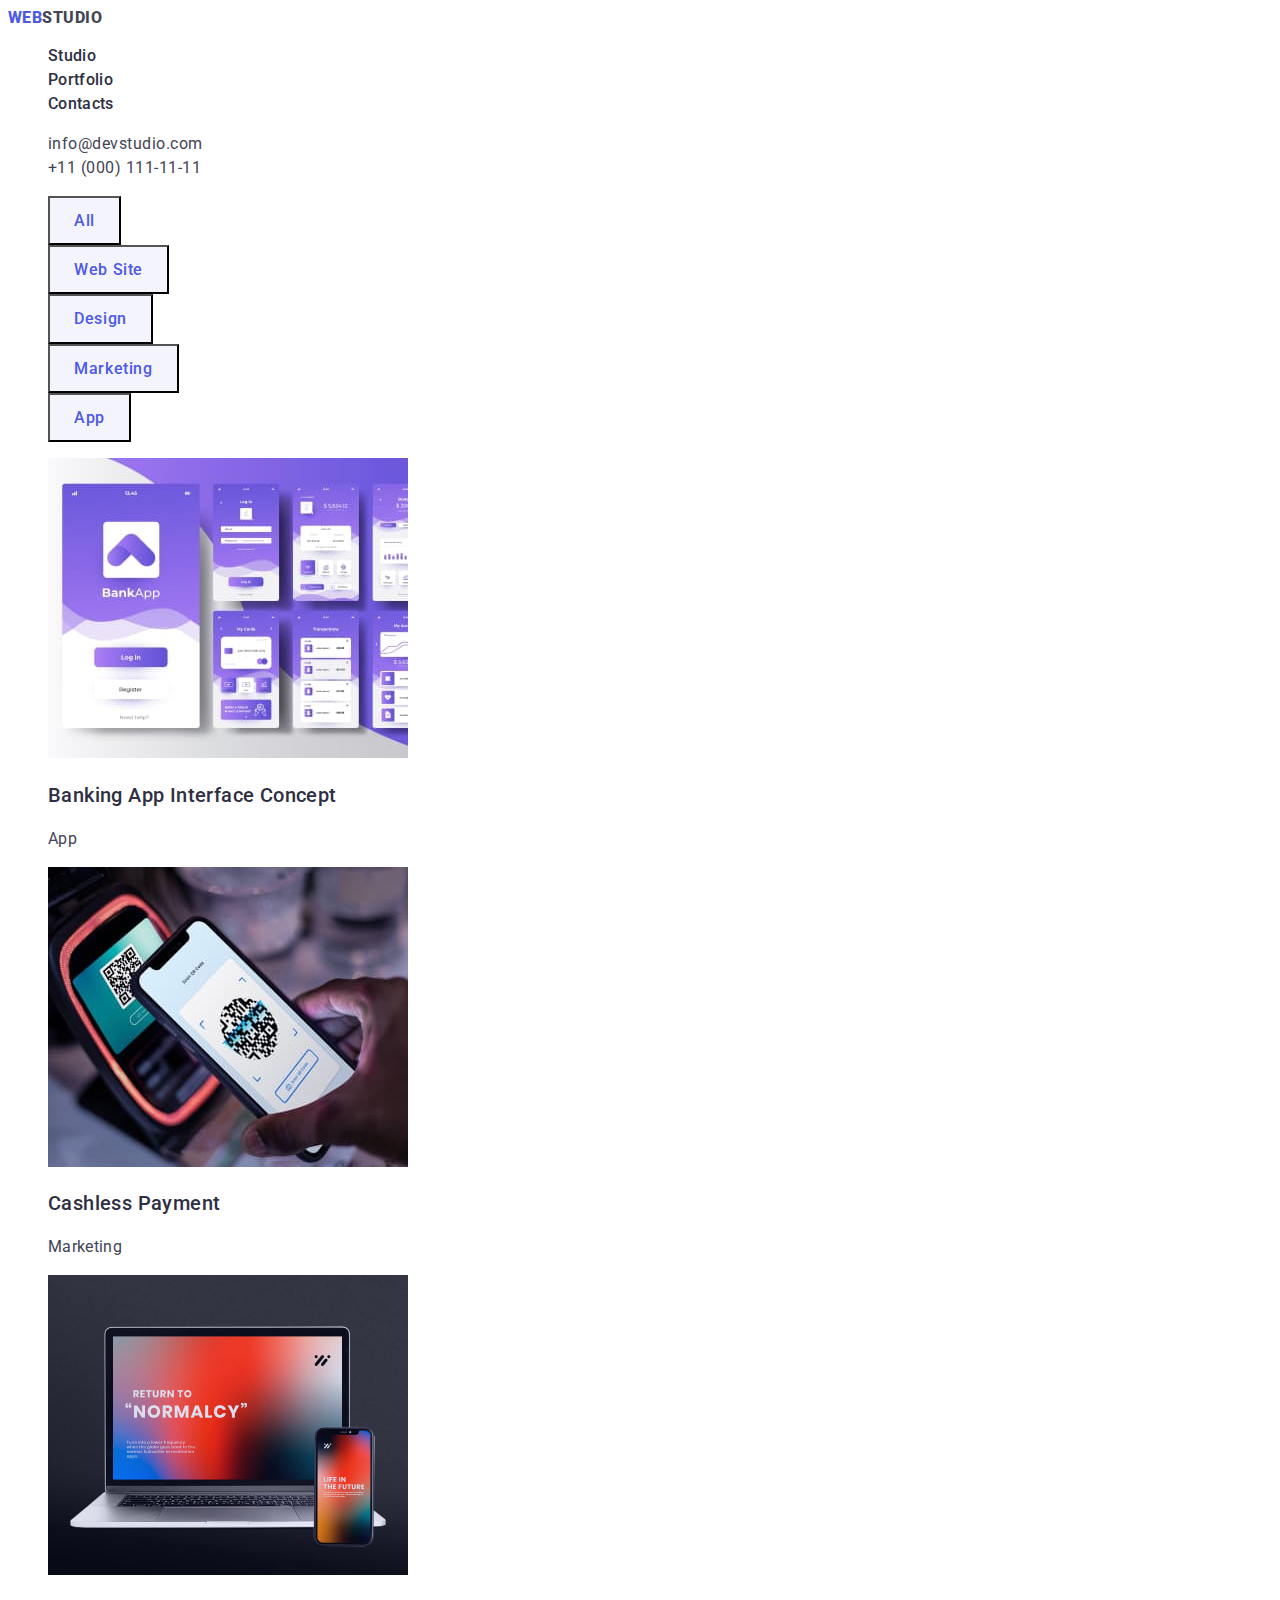
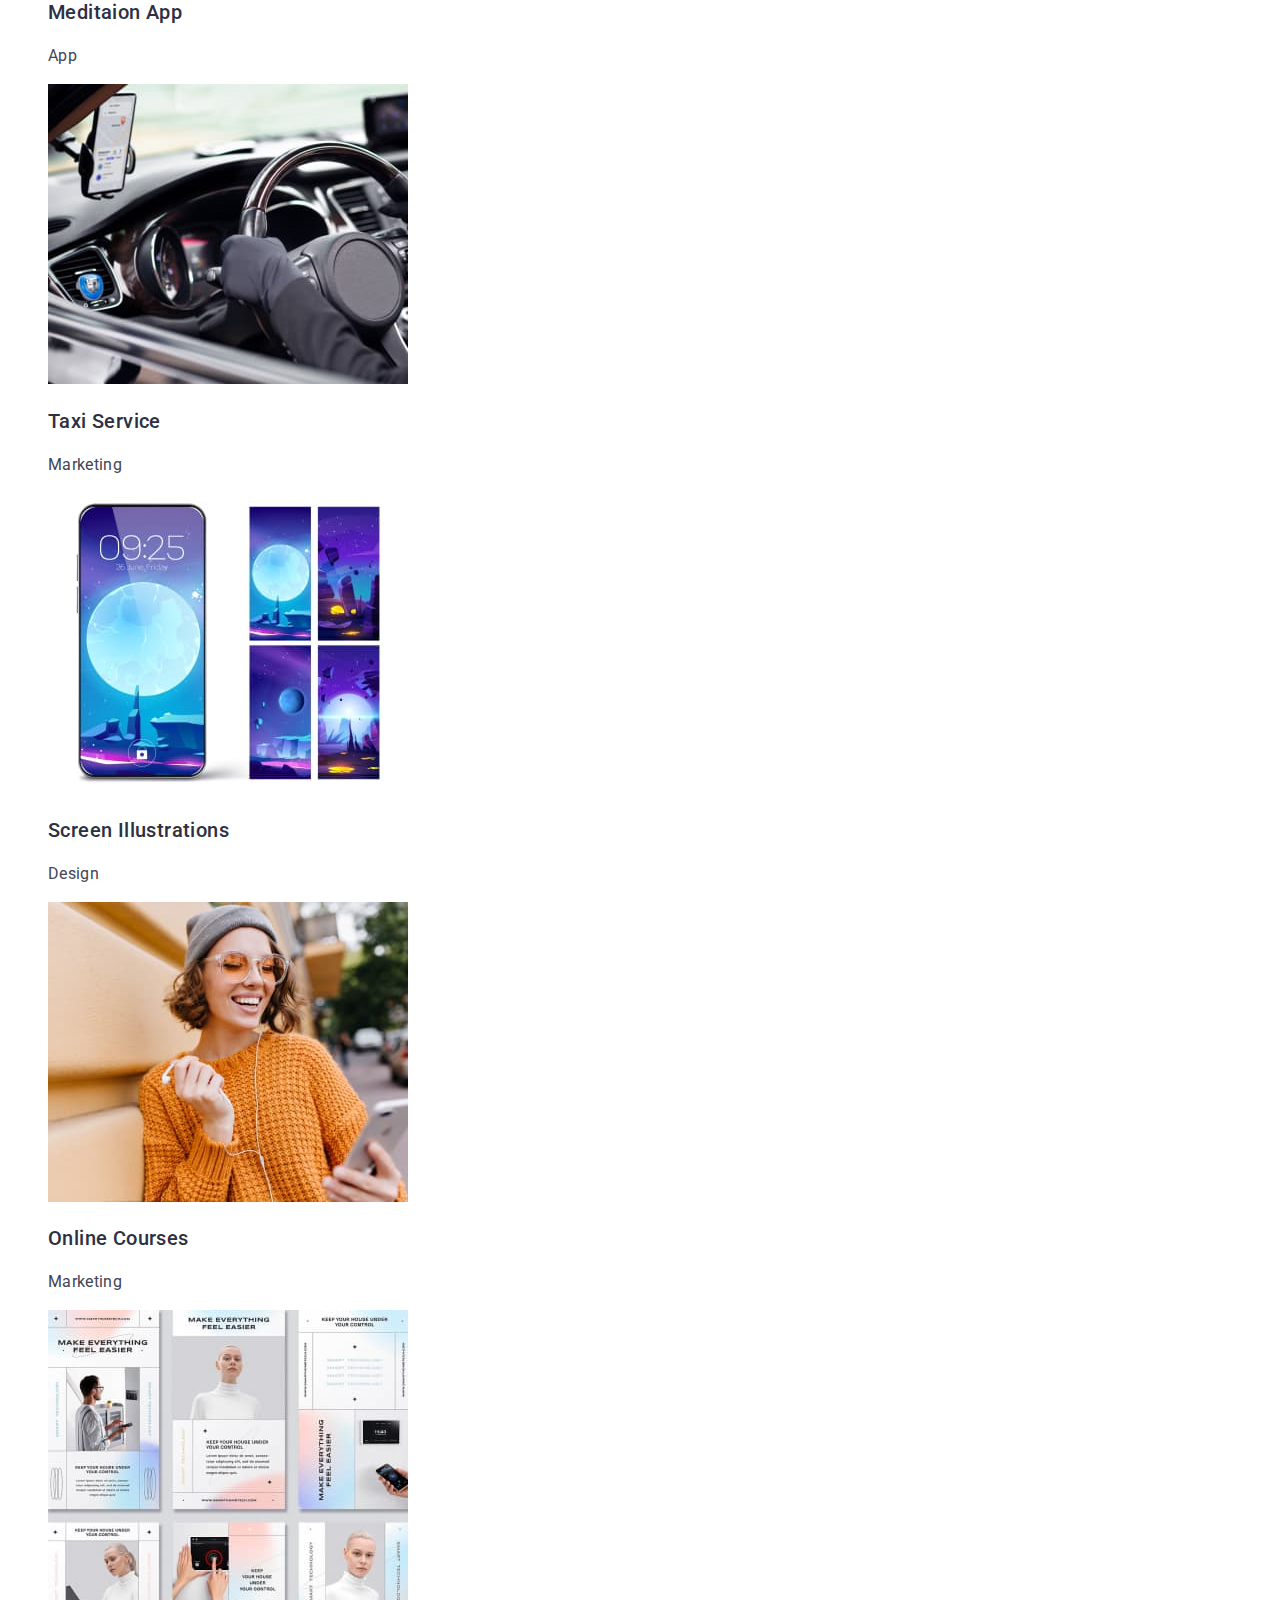
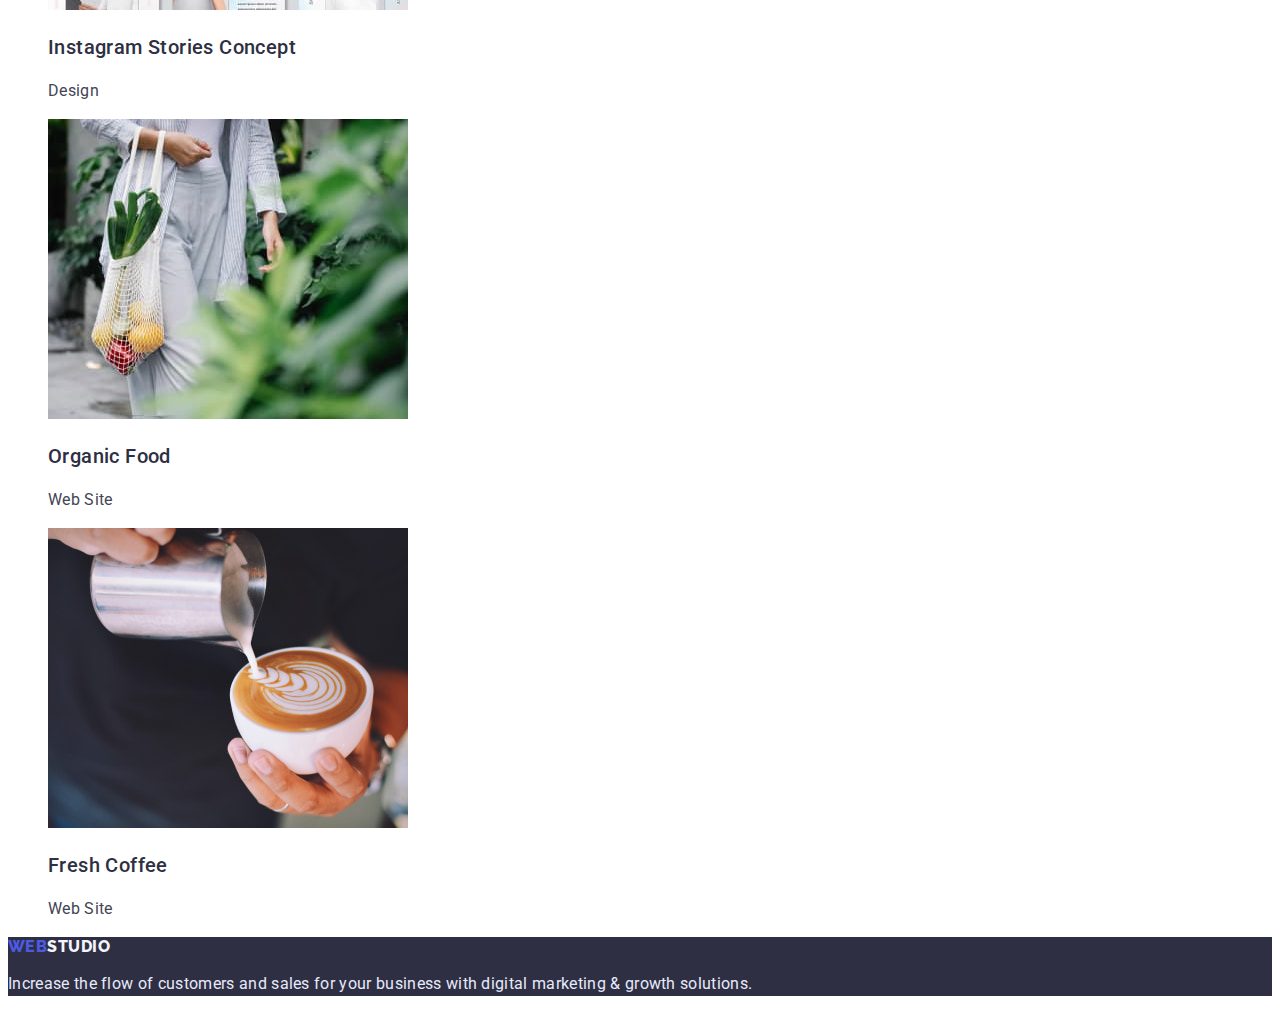
==== portfolio.html @ fcbb5cc2 "add normalize.css" ====
<!DOCTYPE html>
<html lang="en">
  <head>
    <meta charset="UTF-8" />
    <meta http-equiv="X-UA-Compatible" content="IE=edge" />
    <meta name="viewport" content="width=device-width, initial-scale=1.0" />
    <title>Document</title>
    <link rel="preconnect" href="https://fonts.googleapis.com">
    <link rel="preconnect" href="https://fonts.gstatic.com" crossorigin>
    <link href="https://fonts.googleapis.com/css2?family=Raleway:wght@800&family=Roboto:wght@400;500;700;900&display=swap" rel="stylesheet">
    <link rel="stylesheet" href="https://cdnjs.cloudflare.com/ajax/libs/modern-normalize/1.1.0/modern-normalize.min.css" integrity="sha512-wpPYUAdjBVSE4KJnH1VR1HeZfpl1ub8YT/NKx4PuQ5NmX2tKuGu6U/JRp5y+Y8XG2tV+wKQpNHVUX03MfMFn9Q==" crossorigin="anonymous" referrerpolicy="no-referrer" />
    <link rel="stylesheet" href="./css/styles.css" />
  </head>
  <body>
    <header>
      <nav>
        <a href="./index.html" class="link logo"
          ><span class="web">WEB</span
          >STUDIO</a>
        <ul class="list site-nav">
          <li>
            <a href="./index.html" class="link">Studio</a>
          </li>
          <li>
            <a href="./portfolio.html" class="link">Portfolio</a>
          </li>
          <li>
            <a href="" class="link">Contacts</a>
          </li>
        </ul>
      </nav>
      <address class="address">
        <ul class="list contact-info">
          <li>
            <a href="mailto:info@devstudio.com" class="link"
              >info@devstudio.com</a
            >
          </li>
          <li>
            <a class="link" href="tel:+110001111111" >+11 (000) 111-11-11</a>
          </li>
        </ul>
      </address>
    </header>
    <main>
      <!-- Секція 1 -->
      <section class="section">
      <h1 class="title-portfolio">Portfolio</h1>
      <ul class="list">
        <li><button class="button secondary" type="button">All</button></li>
        <li>
          <button class="button secondary" type="button">Web Site</button>
        </li>
        <li><button class="button secondary" type="button">Design</button></li>
        <li>
          <button class="button secondary" type="button">Marketing</button>
        </li>
        <li><button class="button secondary" type="button">App</button></li>
      </ul>
      <ul class="list">
        <li>
          <a href="#" class="link">
          <img src="./images/banking-app.jpg" alt="Banking App Interface Concept" width="360"/>
          <h3 class="section-title">Banking App Interface Concept</h3>
          <p class="section-text">App</p>
          </a>
        </li>
        <li>
          <a href="#" class="link">
          <img
            src="./images/cashless-payment.jpg"
            alt="Cashless Payment"
            width="360"
          />
          <h3 class="section-title">Cashless Payment</h3>
          <p class="section-text">Marketing</p>
          </a>
        </li>
        <li>
          <a href="#" class="link">
          <img
            src="./images/meditaion-app.jpg"
            alt="Meditaion App"
            width="360"
          />
          <h3 class="section-title">Meditaion App</h3>
          <p class="section-text">App</p>
          </a>
        </li>
        <li>
          <a href="#" class="link">
          <img src="./images/taxi-service.jpg" alt="Taxi Service" width="360" />
          <h3 class="section-title">Taxi Service</h3>
          <p class="section-text">Marketing</p>
          </a>
        </li>
        <li>
          <a href="#" class="link">
          <img src="./images/screen-illustrations.jpg"
            alt="Screen Illustrations"
            width="360"/>
          <h3 class="section-title">Screen Illustrations</h3>
          <p class="section-text">Design</p>
          </a>
        </li>
        <li>
          <a href="#" class="link">
          <img
            src="./images/online-courses.jpg"
            alt="Online Courses"
            width="360"/>
          <h3 class="section-title">Online Courses</h3>
          <p class="section-text">Marketing</p>
          </a>
        </li>
        <li>
          <a href="#" class="link">
          <img
            src="./images/instagram-stories-concept.jpg"
            alt="Instagram Stories Concept"
            width="360"
          />
          <h3 class="section-title">Instagram Stories Concept</h3>
          <p class="section-text">Design</p>
          </a>
        </li>
        
        <li>
          <a href="#" class="link">
          <img src="./images/organic-food.jpg" alt="Organic Food" width="360" />
          <h3 class="section-title">Organic Food</h3>
          <p class="section-text">Web Site</p>
          </a>
        </li>
        <li>
          <a href="#" class="link">
          <img src="./images/fresh-coffee.jpg" alt="Fresh Coffee" width="360" />
          <h3 class="section-title">Fresh Coffee</h3>
          <p class="section-text">Web Site</p>
          </a>
        </li>
        </ul>
      </section>
    </main>
    <footer class="footer">
      <a href="./index.html" class="link"><span class="logo footer web">WEB</span><span class="logo footer studio">STUDIO</span></a>
      <p>
        Increase the flow of customers and sales for your business with digital
        marketing & growth solutions.
      </p>
    </footer>
  </body>
</html>
---- css/styles.css ----
/* header text color #2E2F42 
adress #434455
web color #4D5AE5 */
/* bgc #E5E5E5 */
/* body bgc #FFFFFF  */
/* body color #2E2F42 */
/* 2nd color #434455 */
/* button text color #4D5AE5 bgc #E7E9FC  */
/* btn bgc hover #404BBF text #FFFFFF  */

:root {
  --primary-text-color: #434455;
  --title-color: #2e2f42;
  --footer-studio-color:#F4F4FD;
  --footer-text-color: #E7E9FC;
  --active: #404bbf;
  --body-backgroung-color: #FFFFFF;
  --hero-text-color:  #ffffff;
  --logo-primbutton-color: #4D5AE5;
  --bcg-secbutton-color: #F4F4FD;
}

body {
  font-family: 'Roboto', sans-serif;
  color: var(--primary-text-color);
  background-color: var(--body-backgroung-color);
  }
/* 1. header */

/* logo */
.list {
  list-style: none;
}


.logo{
font-family: 'Raleway', sans-serif;
font-weight: 800;
text-transform: uppercase;
}
.web {
  color: var(--logo-primbutton-color);
}

/* site nav */
.site-nav a {
color: var(--title-color);
font-weight: 500;
font-size: 16px;
line-height: 1.5;
letter-spacing: 0.02em;
}
.site-nav a:hover,
.site-nav a:focus {
  color: var(--active);
}

.address {
font-style: normal;
font-size: 16px;
line-height: 1.5;
letter-spacing: 0.02em;
color: var(--primary-text-color);
}

/* 2. main */


.link{
font-family: 'Roboto', sans-serif;
color:var(--title-color)
font-size: 18px;
line-height: 1.17;
letter-spacing: 0.03em;
text-decoration: none;
}
.link:active{
  color: var(--active)
}
.contact-info a {
  color: var(--primary-text-color);
}
.contact-info a:hover,
.contact-info a:focus {
  color: var(--active);
}
 
/* buttons */

.button {
font-family: 'Roboto', sans-serif;
font-size: 16px;
font-weight: 500;
line-height: 1.33;
letter-spacing: 0.04em;
cursor: pointer;
}

.button.primary {
  color: var(--background-color);
  background-color: var(--logo-primbutton-color);
}
.button.primary:hover,
.button.primary:focus {
  color: var(--background-color);
  background-color: var(--active);
}


.button.secondary {
color: var(--logo-primbutton-color);
padding: 12px 24px;
background: var(--bcg-secbutton-color);
}
.button.secondary:hover,
.button.secondary:focus {
  background-color: var(--active);
  color: var(--hero-text-color);
}
 
/* sections */
.section-title.advantages {
  display: none;
}
.section-title-big{
font-size: 36px;
letter-spacing: 0.02em;
line-height: 1.11;
text-align: center;
text-transform: capitalize;
}
.title-portfolio{
display: none;
}
.section-title {
color: var(--title-color);
font-weight: 500;
font-size: 20px;
line-height: 1.2;
letter-spacing: 0.02em;
}
.section-text {
  color: var(--primary-text-color);
  font-size: 16px;
  line-height: 1.5;
  letter-spacing: 0.02em;
}
.team {
  background-color: var(--bcg-secbutton-color);
  text-align:center
}
.team-bgc{
  background-color:var(--body-backgroung-color);
}

/* hero */
.hero-title {
color: var(--hero-text-color);
font-size: 56px;
text-align: center;
letter-spacing: 0.02em;
line-height: 1.07;
}
.hero {
  color: var(--footer-text-color);
  background-color: var(--title-color);
}
.footer {
  background-color:var(--title-color);
}
.footer p {
color: var(--footer-text-color);
font-size: 16px;
line-height: 1.5;
letter-spacing: 0.02em;
}
.footer.studio {
  color: var(--bcg-secbutton-color);
}
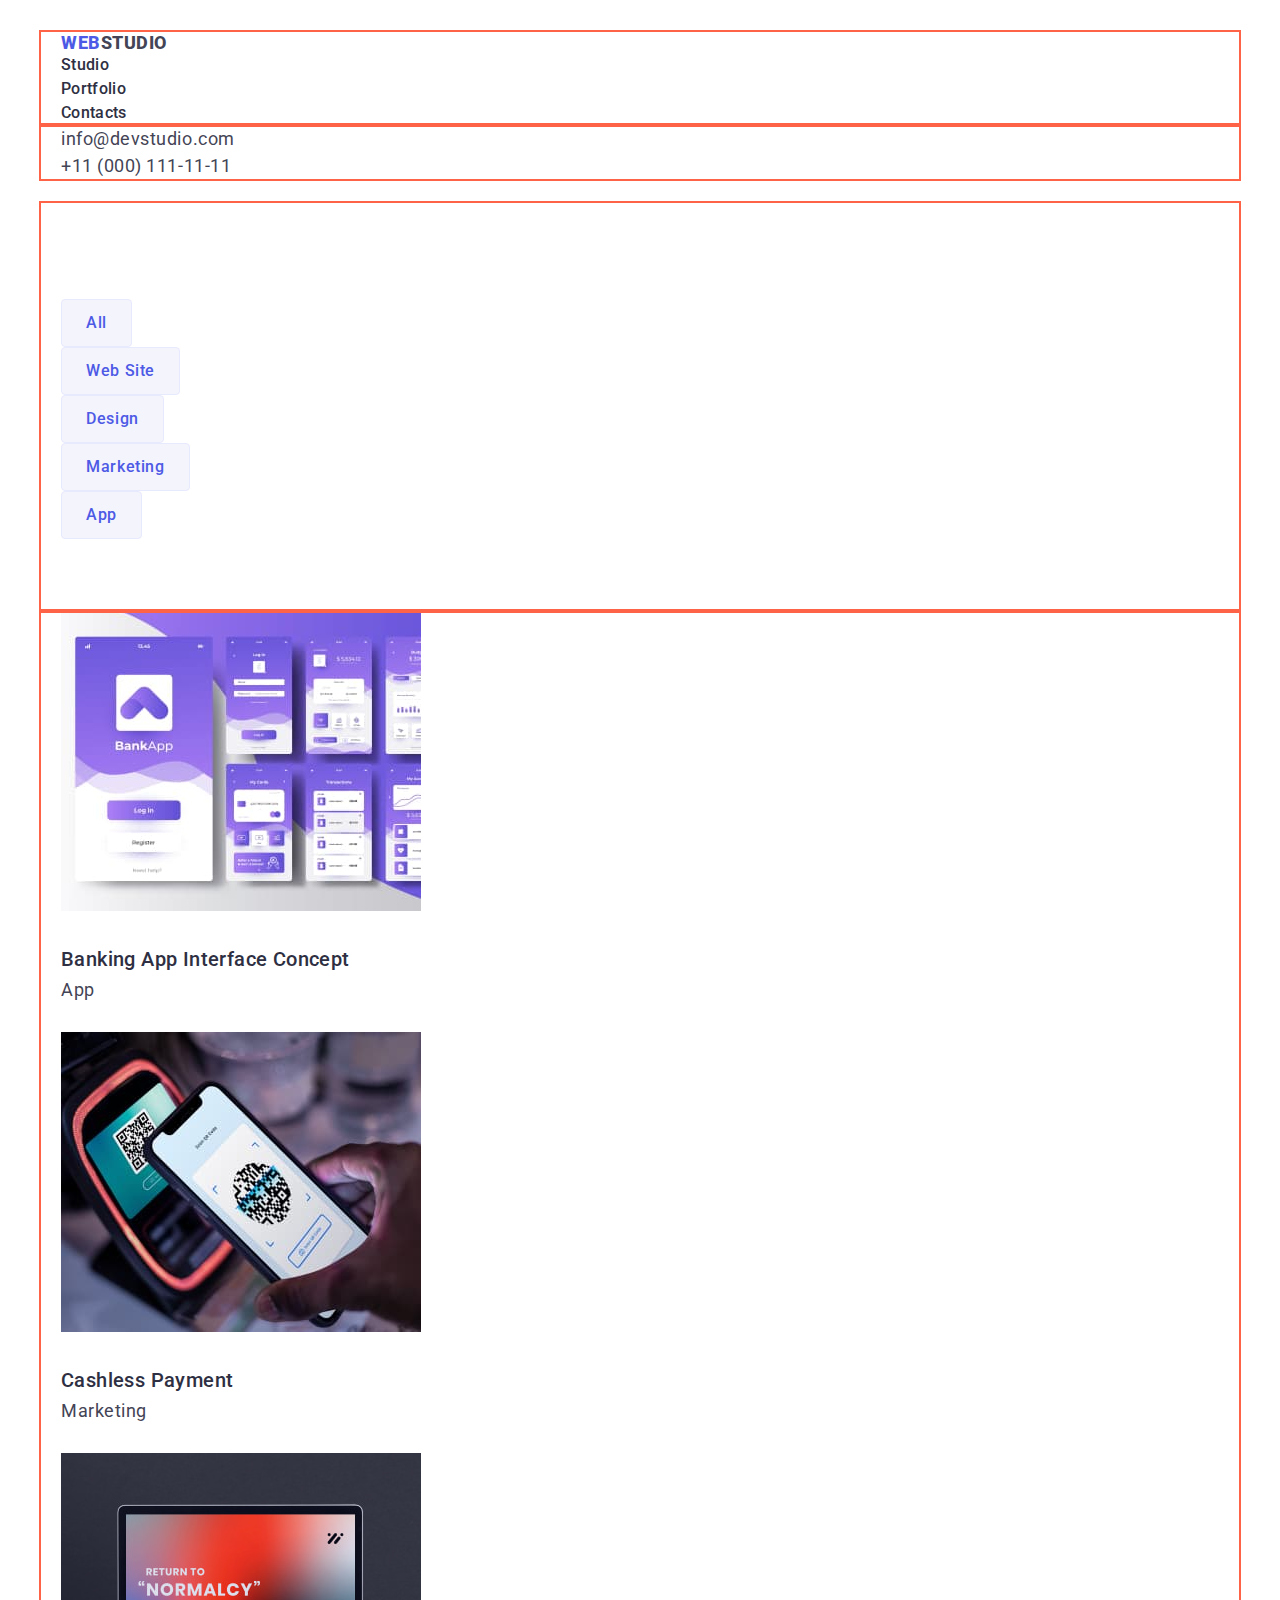
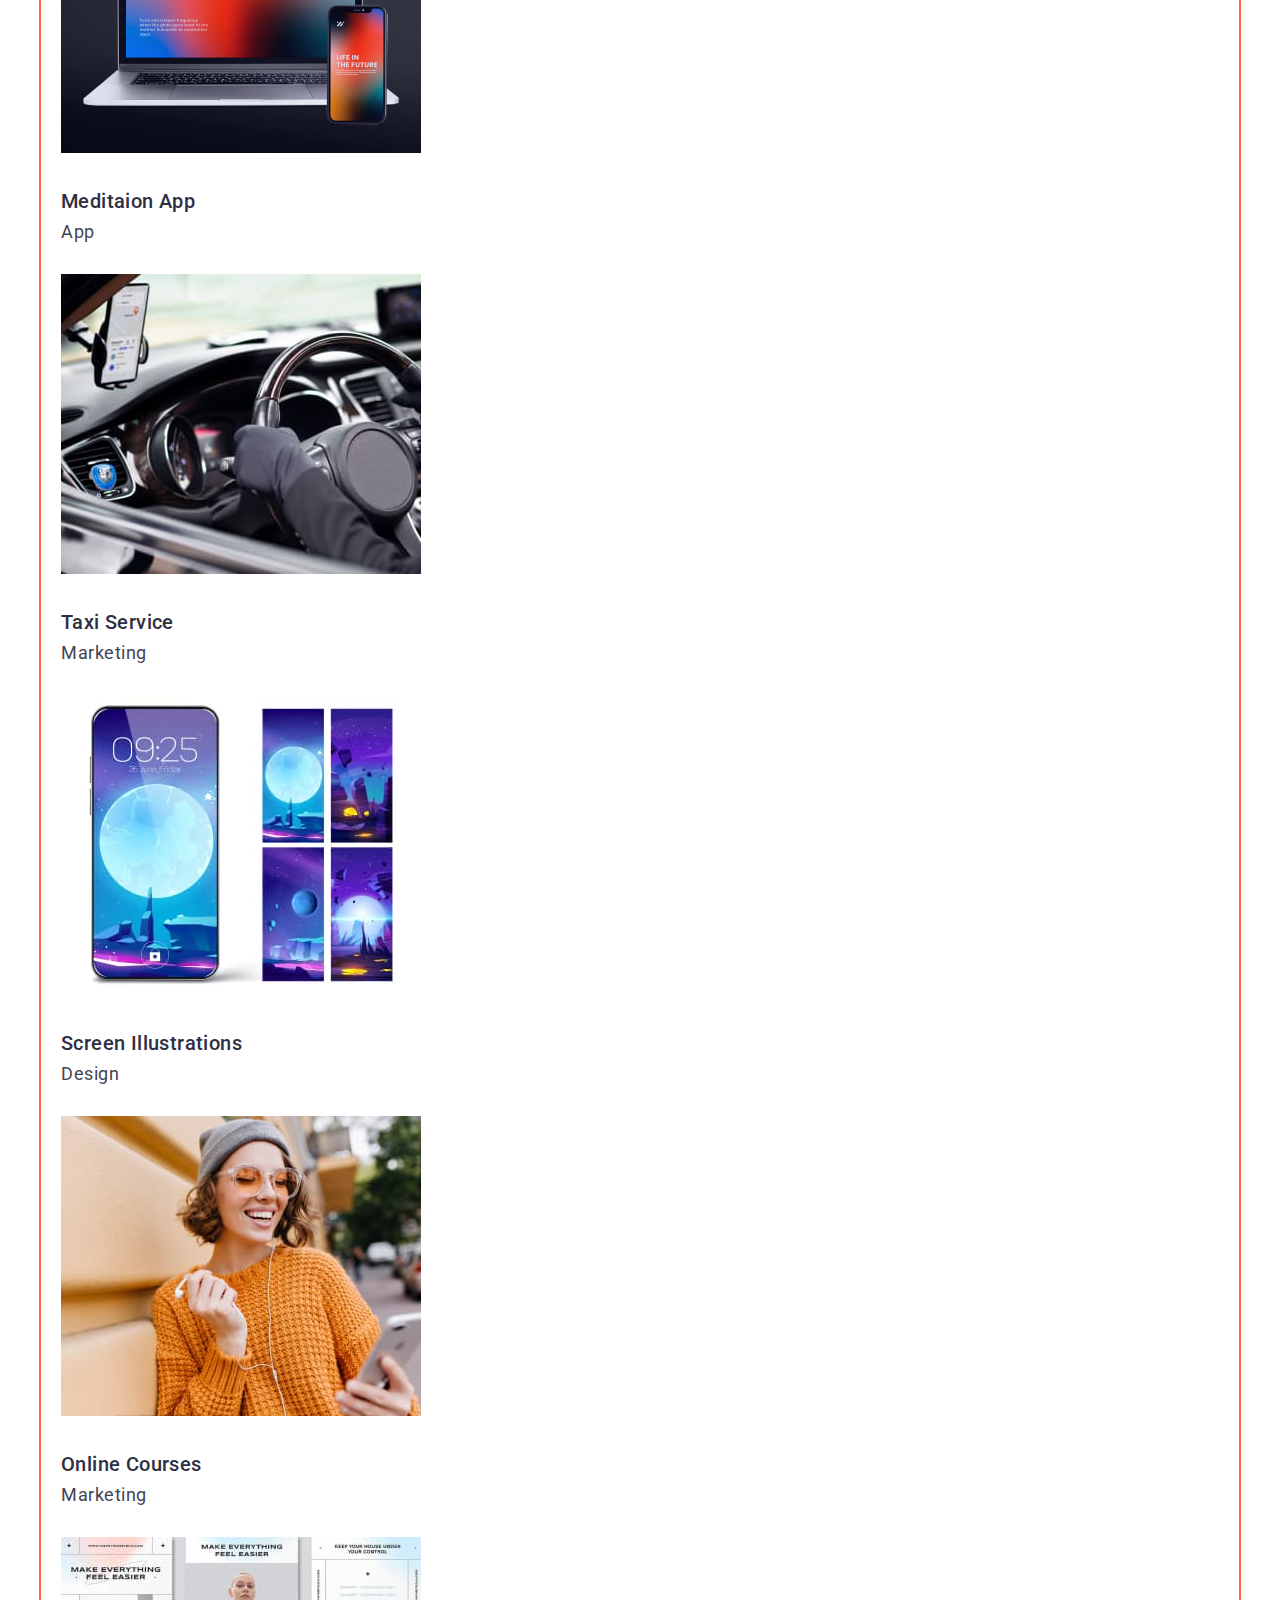
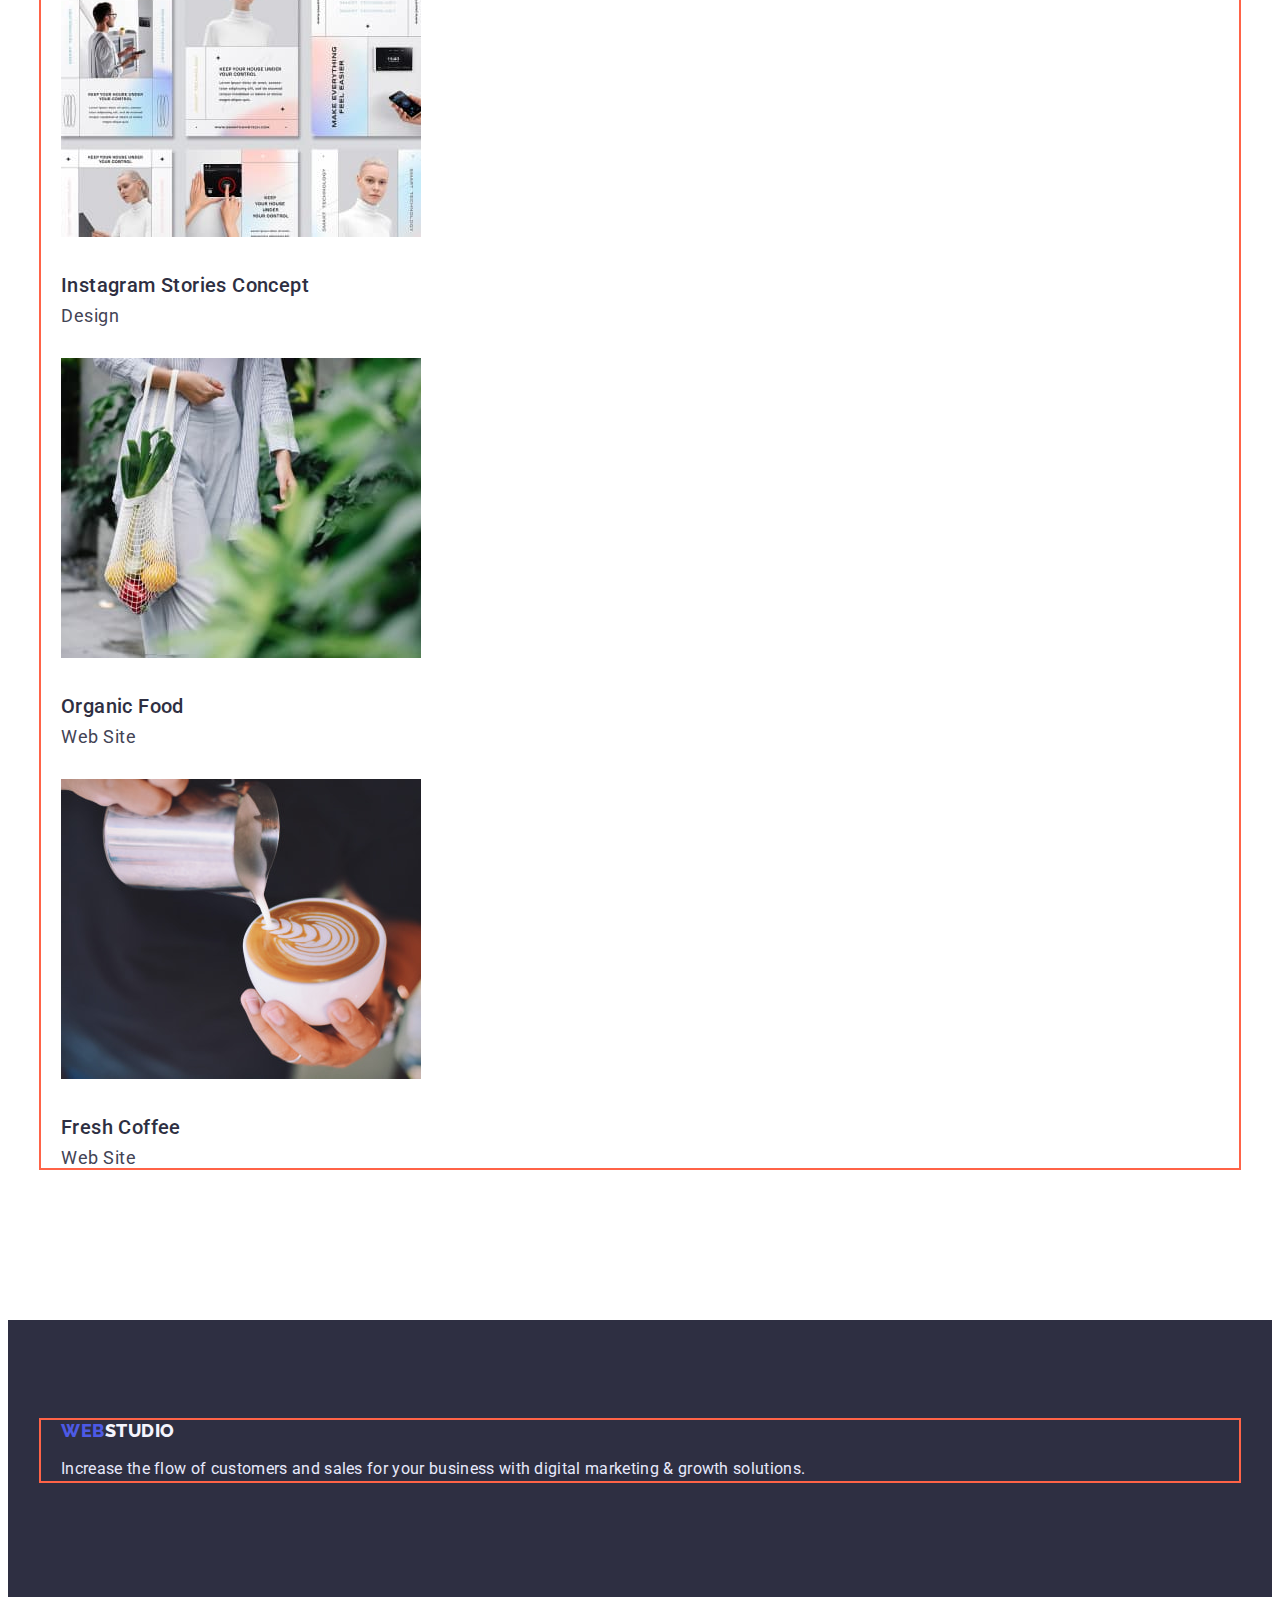
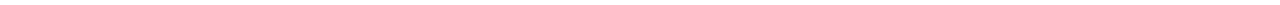
==== commit c68b804a: "add block model design" ====
--- a/portfolio.html
+++ b/portfolio.html
@@ -10,144 +10,144 @@
     <link href="https://fonts.googleapis.com/css2?family=Raleway:wght@800&family=Roboto:wght@400;500;700;900&display=swap" rel="stylesheet">
     <link rel="stylesheet" href="https://cdnjs.cloudflare.com/ajax/libs/modern-normalize/1.1.0/modern-normalize.min.css" integrity="sha512-wpPYUAdjBVSE4KJnH1VR1HeZfpl1ub8YT/NKx4PuQ5NmX2tKuGu6U/JRp5y+Y8XG2tV+wKQpNHVUX03MfMFn9Q==" crossorigin="anonymous" referrerpolicy="no-referrer" />
     <link rel="stylesheet" href="./css/styles.css" />
-  </head>
-  <body>
-    <header>
-      <nav>
-        <a href="./index.html" class="link logo"
-          ><span class="web">WEB</span
-          >STUDIO</a>
-        <ul class="list site-nav">
-          <li>
-            <a href="./index.html" class="link">Studio</a>
-          </li>
-          <li>
-            <a href="./portfolio.html" class="link">Portfolio</a>
-          </li>
-          <li>
-            <a href="" class="link">Contacts</a>
-          </li>
-        </ul>
-      </nav>
-      <address class="address">
-        <ul class="list contact-info">
-          <li>
-            <a href="mailto:info@devstudio.com" class="link"
-              >info@devstudio.com</a
-            >
-          </li>
-          <li>
-            <a class="link" href="tel:+110001111111" >+11 (000) 111-11-11</a>
-          </li>
-        </ul>
-      </address>
+      </head>
+      <body>
+        <header class="header">
+          <nav class="container">
+            <a href="./index.html" class="link logo"
+              ><span class="web">WEB</span
+              >STUDIO</a>
+            <ul class="list site-nav">
+              <li>
+                <a href="./index.html" class="link">Studio</a>
+              </li>
+              <li>
+                <a href="./portfolio.html" class="link">Portfolio</a>
+              </li>
+              <li>
+                <a href="" class="link">Contacts</a>
+              </li>
+            </ul>
+          </nav>
+          <address class="address container">
+            <ul class="list contact-info">
+              <li><a href="mailto:info@devstudio.com" class="link">info@devstudio.com</a></li>
+              <li><a href="tel:+110001111111" class="link">+11 (000) 111-11-11</a></li>
+            </ul>
+          </address>
     </header>
     <main>
       <!-- Секція 1 -->
-      <section class="section">
-      <h1 class="title-portfolio">Portfolio</h1>
-      <ul class="list">
-        <li><button class="button secondary" type="button">All</button></li>
-        <li>
-          <button class="button secondary" type="button">Web Site</button>
-        </li>
-        <li><button class="button secondary" type="button">Design</button></li>
-        <li>
-          <button class="button secondary" type="button">Marketing</button>
-        </li>
-        <li><button class="button secondary" type="button">App</button></li>
-      </ul>
-      <ul class="list">
-        <li>
-          <a href="#" class="link">
-          <img src="./images/banking-app.jpg" alt="Banking App Interface Concept" width="360"/>
-          <h3 class="section-title">Banking App Interface Concept</h3>
-          <p class="section-text">App</p>
-          </a>
-        </li>
-        <li>
-          <a href="#" class="link">
-          <img
-            src="./images/cashless-payment.jpg"
-            alt="Cashless Payment"
-            width="360"
-          />
-          <h3 class="section-title">Cashless Payment</h3>
-          <p class="section-text">Marketing</p>
-          </a>
-        </li>
-        <li>
-          <a href="#" class="link">
-          <img
-            src="./images/meditaion-app.jpg"
-            alt="Meditaion App"
-            width="360"
-          />
-          <h3 class="section-title">Meditaion App</h3>
-          <p class="section-text">App</p>
-          </a>
-        </li>
-        <li>
-          <a href="#" class="link">
-          <img src="./images/taxi-service.jpg" alt="Taxi Service" width="360" />
-          <h3 class="section-title">Taxi Service</h3>
-          <p class="section-text">Marketing</p>
-          </a>
-        </li>
-        <li>
-          <a href="#" class="link">
-          <img src="./images/screen-illustrations.jpg"
-            alt="Screen Illustrations"
-            width="360"/>
-          <h3 class="section-title">Screen Illustrations</h3>
-          <p class="section-text">Design</p>
-          </a>
-        </li>
-        <li>
-          <a href="#" class="link">
-          <img
-            src="./images/online-courses.jpg"
-            alt="Online Courses"
-            width="360"/>
-          <h3 class="section-title">Online Courses</h3>
-          <p class="section-text">Marketing</p>
-          </a>
-        </li>
-        <li>
-          <a href="#" class="link">
-          <img
-            src="./images/instagram-stories-concept.jpg"
-            alt="Instagram Stories Concept"
-            width="360"
-          />
-          <h3 class="section-title">Instagram Stories Concept</h3>
-          <p class="section-text">Design</p>
-          </a>
-        </li>
-        
-        <li>
-          <a href="#" class="link">
-          <img src="./images/organic-food.jpg" alt="Organic Food" width="360" />
-          <h3 class="section-title">Organic Food</h3>
-          <p class="section-text">Web Site</p>
-          </a>
-        </li>
-        <li>
-          <a href="#" class="link">
-          <img src="./images/fresh-coffee.jpg" alt="Fresh Coffee" width="360" />
-          <h3 class="section-title">Fresh Coffee</h3>
-          <p class="section-text">Web Site</p>
-          </a>
-        </li>
+      <section class="section-portfolio">
+            <div class="container container-button">
+              <h1 class="title-portfolio">Portfolio</h1>
+        <ul class="list">
+          <li><button class="button secondary" type="button">All</button></li>
+          <li>
+            <button class="button secondary" type="button">Web Site</button>
+          </li>
+          <li><button class="button secondary" type="button">Design</button></li>
+          <li>
+            <button class="button secondary" type="button">Marketing</button>
+          </li>
+          <li><button class="button secondary" type="button">App</button></li>
         </ul>
+      </div>
+      <div class="container">
+        <ul class="list">
+          <li>
+            <a href="#" class="link">
+            <img class="list-image" src="./images/banking-app.jpg" alt="Banking App Interface Concept" width="360"/>
+            <h3 class="section-title">Banking App Interface Concept</h3>
+            <p class="section-text-group">App</p>
+            </a>
+          </li>
+          <li>
+            <a href="#" class="link">
+            <img class="list-image"
+              src="./images/cashless-payment.jpg"
+              alt="Cashless Payment"
+              width="360"/>
+            <h3 class="section-title">Cashless Payment</h3>
+            <p class="section-text-group">Marketing</p>
+            </a>
+          </li>
+          <li>
+            <a href="#" class="link">
+            <img class="list-image"
+              src="./images/meditaion-app.jpg"
+              alt="Meditaion App"
+              width="360"
+            />
+            <h3 class="section-title">Meditaion App</h3>
+            <p class="section-text-group">App</p>
+            </a>
+          </li>
+          <li>
+            <a href="#" class="link">
+            <img class="list-image" src="./images/taxi-service.jpg" alt="Taxi Service" width="360" />
+            <h3 class="section-title">Taxi Service</h3>
+            <p class="section-text-group">Marketing</p>
+            </a>
+          </li>
+          <li>
+            <a href="#" class="link">
+            <img class="list-image" src="./images/screen-illustrations.jpg"
+              alt="Screen Illustrations"
+              width="360"/>
+            <h3 class="section-title">Screen Illustrations</h3>
+            <p class="section-text-group">Design</p>
+            </a>
+          </li>
+          <li>
+            <a href="#" class="link">
+            <img class="list-image"
+              src="./images/online-courses.jpg"
+              alt="Online Courses"
+              width="360"/>
+            <h3 class="section-title">Online Courses</h3>
+            <p class="section-text-group">Marketing</p>
+            </a>
+          </li>
+          <li>
+            <a href="#" class="link">
+            <img class="list-image"
+              src="./images/instagram-stories-concept.jpg"
+              alt="Instagram Stories Concept"
+              width="360"
+            />
+            <h3 class="section-title">Instagram Stories Concept</h3>
+            <p class="section-text-group">Design</p>
+            </a>
+          </li>
+          
+          <li>
+            <a href="#" class="link">
+            <img class="list-image" src="./images/organic-food.jpg" alt="Organic Food" width="360" />
+            <h3 class="section-title">Organic Food</h3>
+            <p class="section-text-group">Web Site</p>
+            </a>
+          </li>
+          <li>
+            <a href="#" class="link">
+            <img class="list-image" src="./images/fresh-coffee.jpg" alt="Fresh Coffee" width="360" />
+            <h3 class="section-title">Fresh Coffee</h3>
+            <p class="section-text-group">Web Site</p>
+            </a>
+          </li>
+          </ul>  
+      </div>
+      
       </section>
     </main>
     <footer class="footer">
-      <a href="./index.html" class="link"><span class="logo footer web">WEB</span><span class="logo footer studio">STUDIO</span></a>
-      <p>
-        Increase the flow of customers and sales for your business with digital
-        marketing & growth solutions.
-      </p>
+      <div class="container">
+        <a href="./index.html" class="link"><span class="logo footer web">WEB</span><span class="logo footer studio">STUDIO</span></a>
+        <p>
+          Increase the flow of customers and sales for your business with digital
+          marketing & growth solutions.
+        </p>
+      </div>
     </footer>
   </body>
 </html>
--- a/css/styles.css
+++ b/css/styles.css
@@ -26,12 +26,26 @@
   background-color: var(--body-backgroung-color);
   }
 /* 1. header */
-
+.header{
+  padding-top: 24px;
+  padding-bottom: 24px;
+}
+.container{
+  width: 1158px;
+  padding-right: 12px;
+  padding-right: 12px;
+  margin-left: auto;
+  margin-right: auto;
+  padding-right: 20px;
+  padding-left: 20px;
+  outline: 2px solid tomato;
+}
 /* logo */
 .list {
   list-style: none;
-}
-
+  margin: 0;
+  padding: 0;
+}
 
 .logo{
 font-family: 'Raleway', sans-serif;
@@ -69,10 +83,10 @@
 .link{
 font-family: 'Roboto', sans-serif;
 color:var(--title-color)
-font-size: 18px;
 line-height: 1.17;
 letter-spacing: 0.03em;
 text-decoration: none;
+font-size: 18px;
 }
 .link:active{
   color: var(--active)
@@ -94,23 +108,28 @@
 line-height: 1.33;
 letter-spacing: 0.04em;
 cursor: pointer;
+border-radius: 4px;
+text-align: center;
+border: 1px solid transparent;
 }
 
 .button.primary {
-  color: var(--background-color);
-  background-color: var(--logo-primbutton-color);
+color: var(--background-color);
+background-color: var(--logo-primbutton-color);
+padding: 16px 32px;
+min-width: 169px;
 }
 .button.primary:hover,
 .button.primary:focus {
   color: var(--background-color);
   background-color: var(--active);
 }
-
-
 .button.secondary {
 color: var(--logo-primbutton-color);
 padding: 12px 24px;
+border-color: var(--footer-text-color);
 background: var(--bcg-secbutton-color);
+min-height: 48px;
 }
 .button.secondary:hover,
 .button.secondary:focus {
@@ -119,15 +138,47 @@
 }
  
 /* sections */
+.section{
+  padding-top: 120px;
+  padding-bottom: 120px;
+}
+.section-portfolio{
+  padding-top: 0px;
+  padding-bottom: 120px; 
+}
+.container.container-button{
+  padding-top: 96px;
+  padding-bottom: 72px;
+}
+/* hero */
+.hero-title {
+color: var(--hero-text-color);
+font-size: 56px;
+letter-spacing: 0.02em;
+line-height: 1.07;
+margin-top: 0px;
+margin-bottom: 48px;
+}
+.hero {
+  text-align: center;
+  color: var(--footer-text-color);
+  background-color: var(--title-color);
+  outline: 1px solid tomato;
+  padding-top: 188px;
+  padding-bottom: 188px;
+  }
 .section-title.advantages {
   display: none;
 }
+
 .section-title-big{
 font-size: 36px;
 letter-spacing: 0.02em;
 line-height: 1.11;
 text-align: center;
 text-transform: capitalize;
+margin-top:0px;
+margin-bottom: 72px;
 }
 .title-portfolio{
 display: none;
@@ -138,35 +189,47 @@
 font-size: 20px;
 line-height: 1.2;
 letter-spacing: 0.02em;
-}
-.section-text {
+padding-top: 0;
+margin-top: 0;
+margin-bottom: 8px;
+}
+.section-text{
+  margin-top: 0;
+  margin-bottom: 120px;
+}
+.section-text-group{
+  margin-top: 0px;
+  margin-bottom: 32px;
+}
+
+.team {
+  background-color: var(--bcg-secbutton-color);
+  text-align:center;
+  padding-top: 120px;
+  padding-bottom: 120px;
+}
+.list-image {
+  
+  margin-bottom: 32px;
+}
+  
+.card-title{
+  margin-top: 0px;
+  margin-bottom: 8px;
+}
+.card-text{
+  margin-top: 0px;
+  margin-bottom: 32px;
   color: var(--primary-text-color);
   font-size: 16px;
   line-height: 1.5;
   letter-spacing: 0.02em;
 }
-.team {
-  background-color: var(--bcg-secbutton-color);
-  text-align:center
-}
-.team-bgc{
-  background-color:var(--body-backgroung-color);
-}
-
-/* hero */
-.hero-title {
-color: var(--hero-text-color);
-font-size: 56px;
-text-align: center;
-letter-spacing: 0.02em;
-line-height: 1.07;
-}
-.hero {
-  color: var(--footer-text-color);
-  background-color: var(--title-color);
-}
+
 .footer {
   background-color:var(--title-color);
+  padding-top: 100px;
+  padding-bottom: 100px;
 }
 .footer p {
 color: var(--footer-text-color);
@@ -177,3 +240,4 @@
 .footer.studio {
   color: var(--bcg-secbutton-color);
 }
+
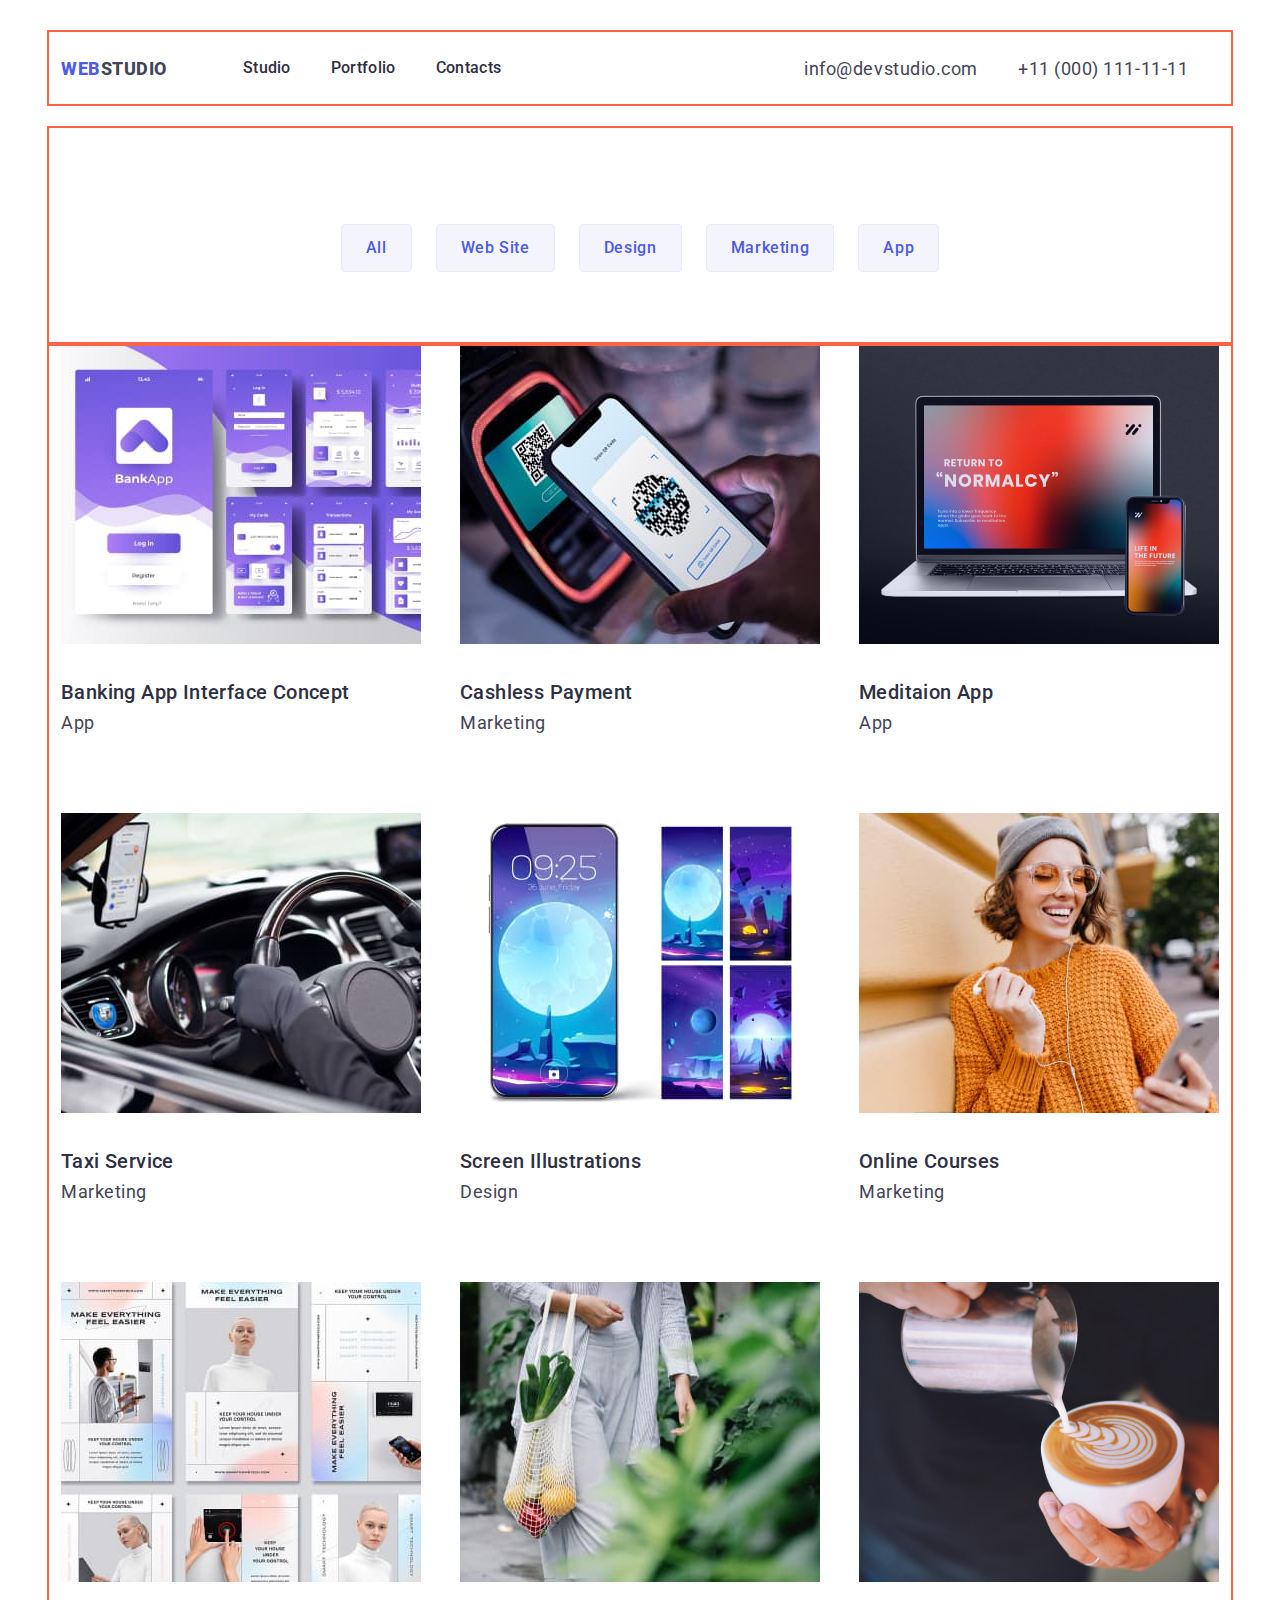
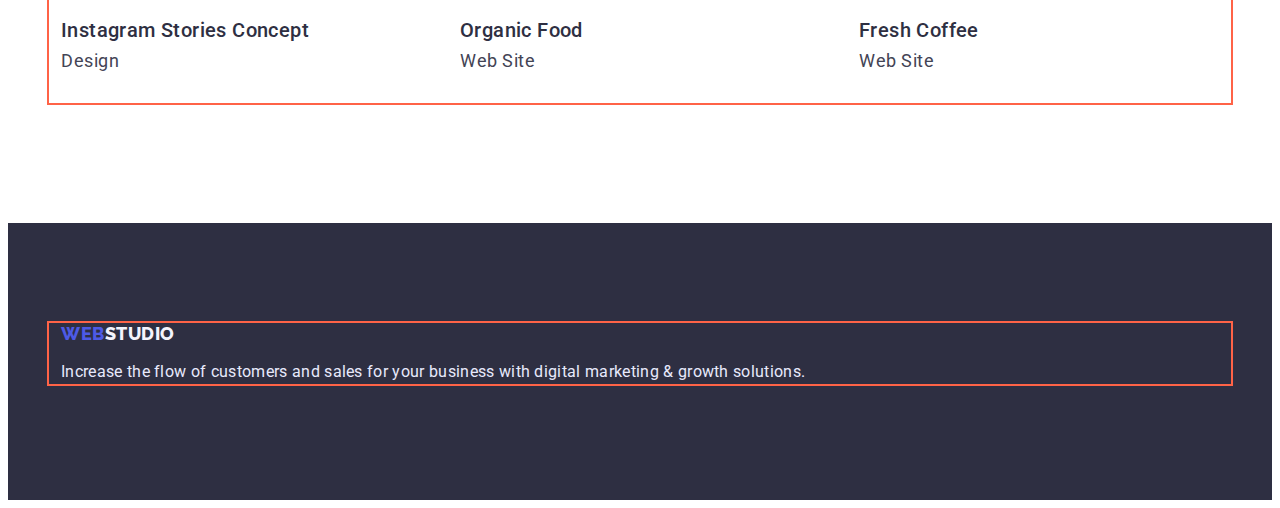
==== commit 3053a8dd: "header done (can not make ml:auto for .contact-info" ====
--- a/portfolio.html
+++ b/portfolio.html
@@ -13,35 +13,30 @@
       </head>
       <body>
         <header class="header">
-          <nav class="container">
-            <a href="./index.html" class="link logo"
-              ><span class="web">WEB</span
-              >STUDIO</a>
+          <nav class="container main-nav">
+            <a href="./index.html" class="link logo"><span class="web">WEB</span>STUDIO</a>
             <ul class="list site-nav">
-              <li>
-                <a href="./index.html" class="link">Studio</a>
+              <li class="item"><a href="./index.html" class="link">Studio</a>
               </li>
-              <li>
-                <a href="./portfolio.html" class="link">Portfolio</a>
+              <li class="item"><a href="./portfolio.html" class="link">Portfolio</a>
               </li>
-              <li>
-                <a href="" class="link">Contacts</a>
+              <li class="item"><a href="" class="link">Contacts</a>
               </li>
             </ul>
-          </nav>
-          <address class="address container">
-            <ul class="list contact-info">
-              <li><a href="mailto:info@devstudio.com" class="link">info@devstudio.com</a></li>
-              <li><a href="tel:+110001111111" class="link">+11 (000) 111-11-11</a></li>
-            </ul>
-          </address>
-    </header>
+        <address class="address">
+          <ul class="contact-info list">
+            <li class="item"><a href="mailto:info@devstudio.com" class="link">info@devstudio.com</a></li>
+            <li class="item"><a href="tel:+110001111111" class="link">+11 (000) 111-11-11</a></li>
+          </ul>
+        </address>
+        </nav>
+      </header>
     <main>
       <!-- Секція 1 -->
       <section class="section-portfolio">
             <div class="container container-button">
               <h1 class="title-portfolio">Portfolio</h1>
-        <ul class="list">
+        <ul class="list button-list">
           <li><button class="button secondary" type="button">All</button></li>
           <li>
             <button class="button secondary" type="button">Web Site</button>
@@ -54,7 +49,7 @@
         </ul>
       </div>
       <div class="container">
-        <ul class="list">
+        <ul class="list card-set">
           <li>
             <a href="#" class="link">
             <img class="list-image" src="./images/banking-app.jpg" alt="Banking App Interface Concept" width="360"/>
--- a/css/styles.css
+++ b/css/styles.css
@@ -29,24 +29,25 @@
 .header{
   padding-top: 24px;
   padding-bottom: 24px;
-}
-.container{
-  width: 1158px;
-  padding-right: 12px;
-  padding-right: 12px;
-  margin-left: auto;
-  margin-right: auto;
-  padding-right: 20px;
-  padding-left: 20px;
-  outline: 2px solid tomato;
-}
-/* logo */
+   
+}
+
 .list {
   list-style: none;
   margin: 0;
   padding: 0;
-}
-
+  }
+
+.container{
+  width: 1158px;
+  padding-right: 12px;
+  padding-left: 12px;
+  margin-left: auto;
+  margin-right: auto;
+
+  outline: 2px solid tomato;
+}
+/* logo */
 .logo{
 font-family: 'Raleway', sans-serif;
 font-weight: 800;
@@ -55,9 +56,31 @@
 .web {
   color: var(--logo-primbutton-color);
 }
-
+.main-nav{
+  display: flex;
+  align-items: center;
+}
 /* site nav */
+
+.site-nav{
+  display: flex;
+  margin-left: 76px;
+}
+
+.site-nav .item + .item{
+  margin-left: 40px;
+}
+/* .site-nav .item:not(:last-child){
+  margin-right: 40px;
+} */
+/* .site-nav .item:last-child{
+  margin-right: 0;
+} */
 .site-nav a {
+display: block;
+padding-top: 24px;
+padding-bottom: 24px;
+
 color: var(--title-color);
 font-weight: 500;
 font-size: 16px;
@@ -75,6 +98,13 @@
 line-height: 1.5;
 letter-spacing: 0.02em;
 color: var(--primary-text-color);
+}
+.contact-info .item + .item{
+margin-left: 40px;
+}
+.contact-info{
+  display: flex;
+  margin-left: 303px;
 }
 
 /* 2. main */
@@ -130,6 +160,7 @@
 border-color: var(--footer-text-color);
 background: var(--bcg-secbutton-color);
 min-height: 48px;
+display: inline-flex
 }
 .button.secondary:hover,
 .button.secondary:focus {
@@ -241,3 +272,27 @@
   color: var(--bcg-secbutton-color);
 }
 
+.list.card-set {
+  display: flex;
+  flex-wrap: wrap;
+  row-gap: 48px;
+  column-gap: 24px;
+  justify-content: space-between;
+}
+.list.button-list{
+  display: flex;
+  justify-content: center;
+  column-gap: 24px;
+}
+.list.advantages,
+.list.work-departments,
+.list.card{
+  display: flex;
+  justify-content: center;
+  column-gap: 24px;
+}
+/* .list.work-departments{
+  display: flex;
+  justify-content: center;
+  column-gap: 24px;
+} */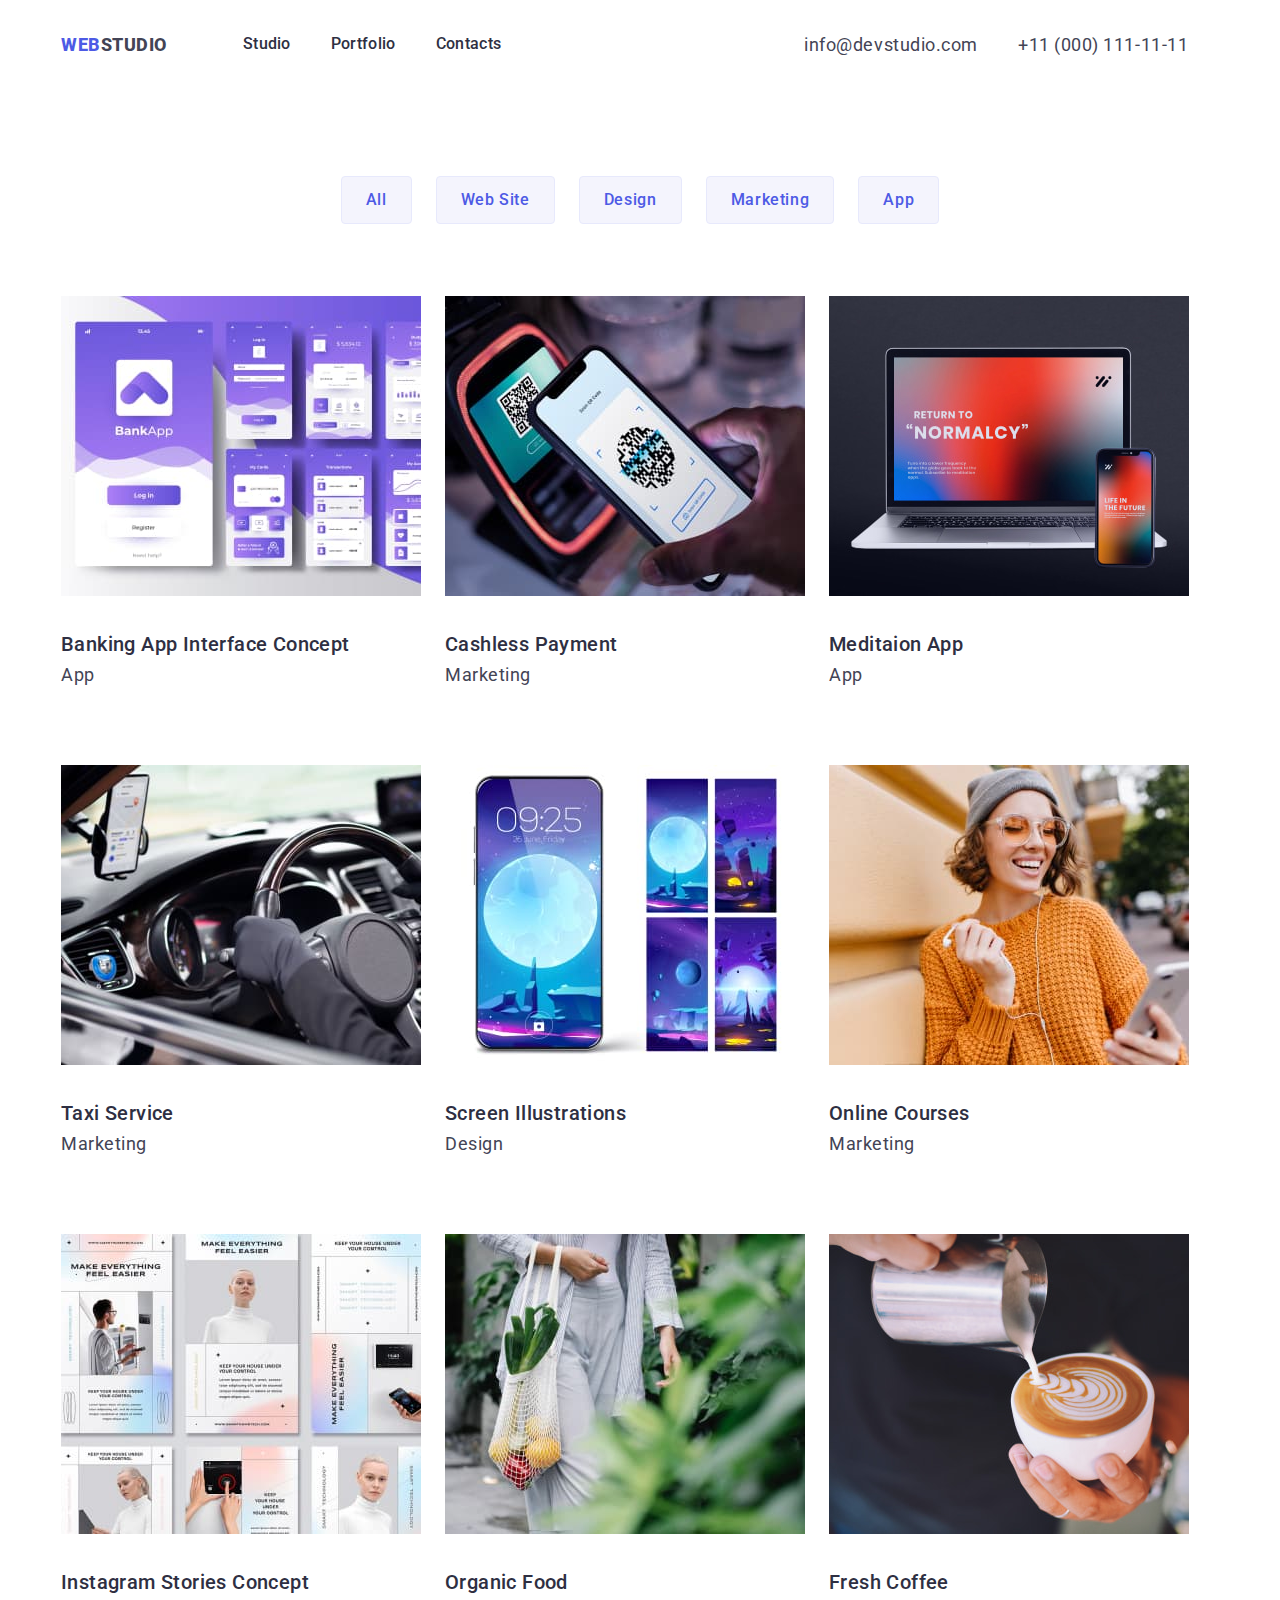
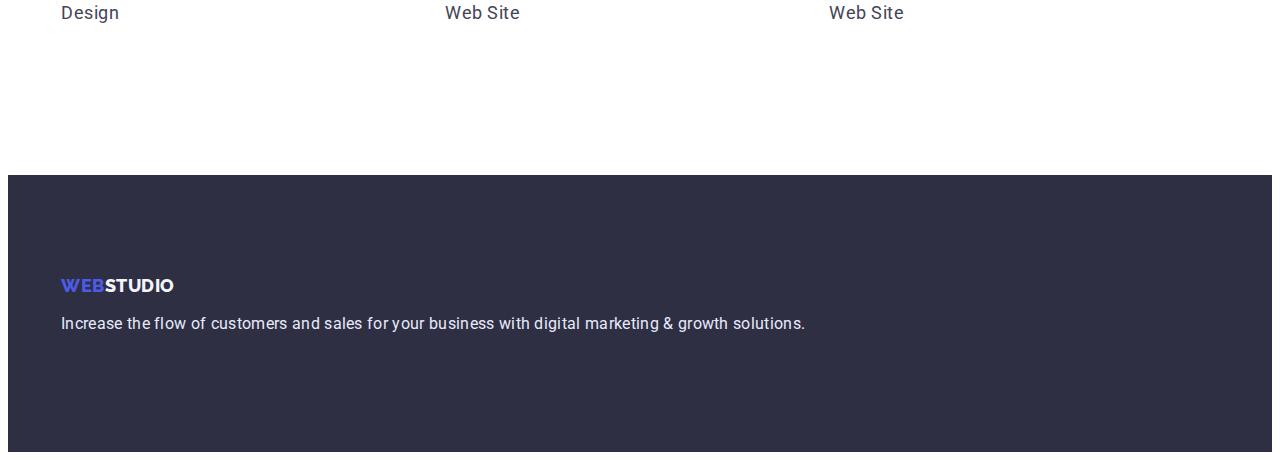
==== commit 583fbebb: "add image grid" ====
--- a/portfolio.html
+++ b/portfolio.html
@@ -50,14 +50,14 @@
       </div>
       <div class="container">
         <ul class="list card-set">
-          <li>
+          <li class="flex-element">
             <a href="#" class="link">
             <img class="list-image" src="./images/banking-app.jpg" alt="Banking App Interface Concept" width="360"/>
             <h3 class="section-title">Banking App Interface Concept</h3>
             <p class="section-text-group">App</p>
             </a>
           </li>
-          <li>
+          <li class="flex-element">
             <a href="#" class="link">
             <img class="list-image"
               src="./images/cashless-payment.jpg"
@@ -67,7 +67,7 @@
             <p class="section-text-group">Marketing</p>
             </a>
           </li>
-          <li>
+          <li class="flex-element">
             <a href="#" class="link">
             <img class="list-image"
               src="./images/meditaion-app.jpg"
@@ -78,14 +78,14 @@
             <p class="section-text-group">App</p>
             </a>
           </li>
-          <li>
+          <li class="flex-element">
             <a href="#" class="link">
             <img class="list-image" src="./images/taxi-service.jpg" alt="Taxi Service" width="360" />
             <h3 class="section-title">Taxi Service</h3>
             <p class="section-text-group">Marketing</p>
             </a>
           </li>
-          <li>
+          <li class="flex-element">
             <a href="#" class="link">
             <img class="list-image" src="./images/screen-illustrations.jpg"
               alt="Screen Illustrations"
@@ -94,7 +94,7 @@
             <p class="section-text-group">Design</p>
             </a>
           </li>
-          <li>
+          <li class="flex-element">
             <a href="#" class="link">
             <img class="list-image"
               src="./images/online-courses.jpg"
@@ -104,7 +104,7 @@
             <p class="section-text-group">Marketing</p>
             </a>
           </li>
-          <li>
+          <li class="flex-element">
             <a href="#" class="link">
             <img class="list-image"
               src="./images/instagram-stories-concept.jpg"
@@ -116,14 +116,14 @@
             </a>
           </li>
           
-          <li>
+          <li class="flex-element">
             <a href="#" class="link">
             <img class="list-image" src="./images/organic-food.jpg" alt="Organic Food" width="360" />
             <h3 class="section-title">Organic Food</h3>
             <p class="section-text-group">Web Site</p>
             </a>
           </li>
-          <li>
+          <li class="flex-element">
             <a href="#" class="link">
             <img class="list-image" src="./images/fresh-coffee.jpg" alt="Fresh Coffee" width="360" />
             <h3 class="section-title">Fresh Coffee</h3>
--- a/css/styles.css
+++ b/css/styles.css
@@ -27,8 +27,7 @@
   }
 /* 1. header */
 .header{
-  padding-top: 24px;
-  padding-bottom: 24px;
+  
    
 }
 
@@ -45,7 +44,7 @@
   margin-left: auto;
   margin-right: auto;
 
-  outline: 2px solid tomato;
+  /* outline: 2px solid tomato; */
 }
 /* logo */
 .logo{
@@ -194,7 +193,7 @@
   text-align: center;
   color: var(--footer-text-color);
   background-color: var(--title-color);
-  outline: 1px solid tomato;
+  /* outline: 1px solid tomato; */
   padding-top: 188px;
   padding-bottom: 188px;
   }
@@ -240,7 +239,6 @@
   padding-bottom: 120px;
 }
 .list-image {
-  
   margin-bottom: 32px;
 }
   
@@ -275,9 +273,20 @@
 .list.card-set {
   display: flex;
   flex-wrap: wrap;
-  row-gap: 48px;
-  column-gap: 24px;
-  justify-content: space-between;
+  /* row-gap: 48px;
+  column-gap: 24px; */
+  /* justify-content: space-between; */
+}
+.flex-element{
+  width: 360px;
+  margin-right: 24px;
+  margin-bottom: 48px;
+}
+.flex-element:nth-child(3n){
+  margin-right: 0;
+}
+.flex-element:nth-last-child(-n + 3){
+  margin-bottom: 0;
 }
 .list.button-list{
   display: flex;
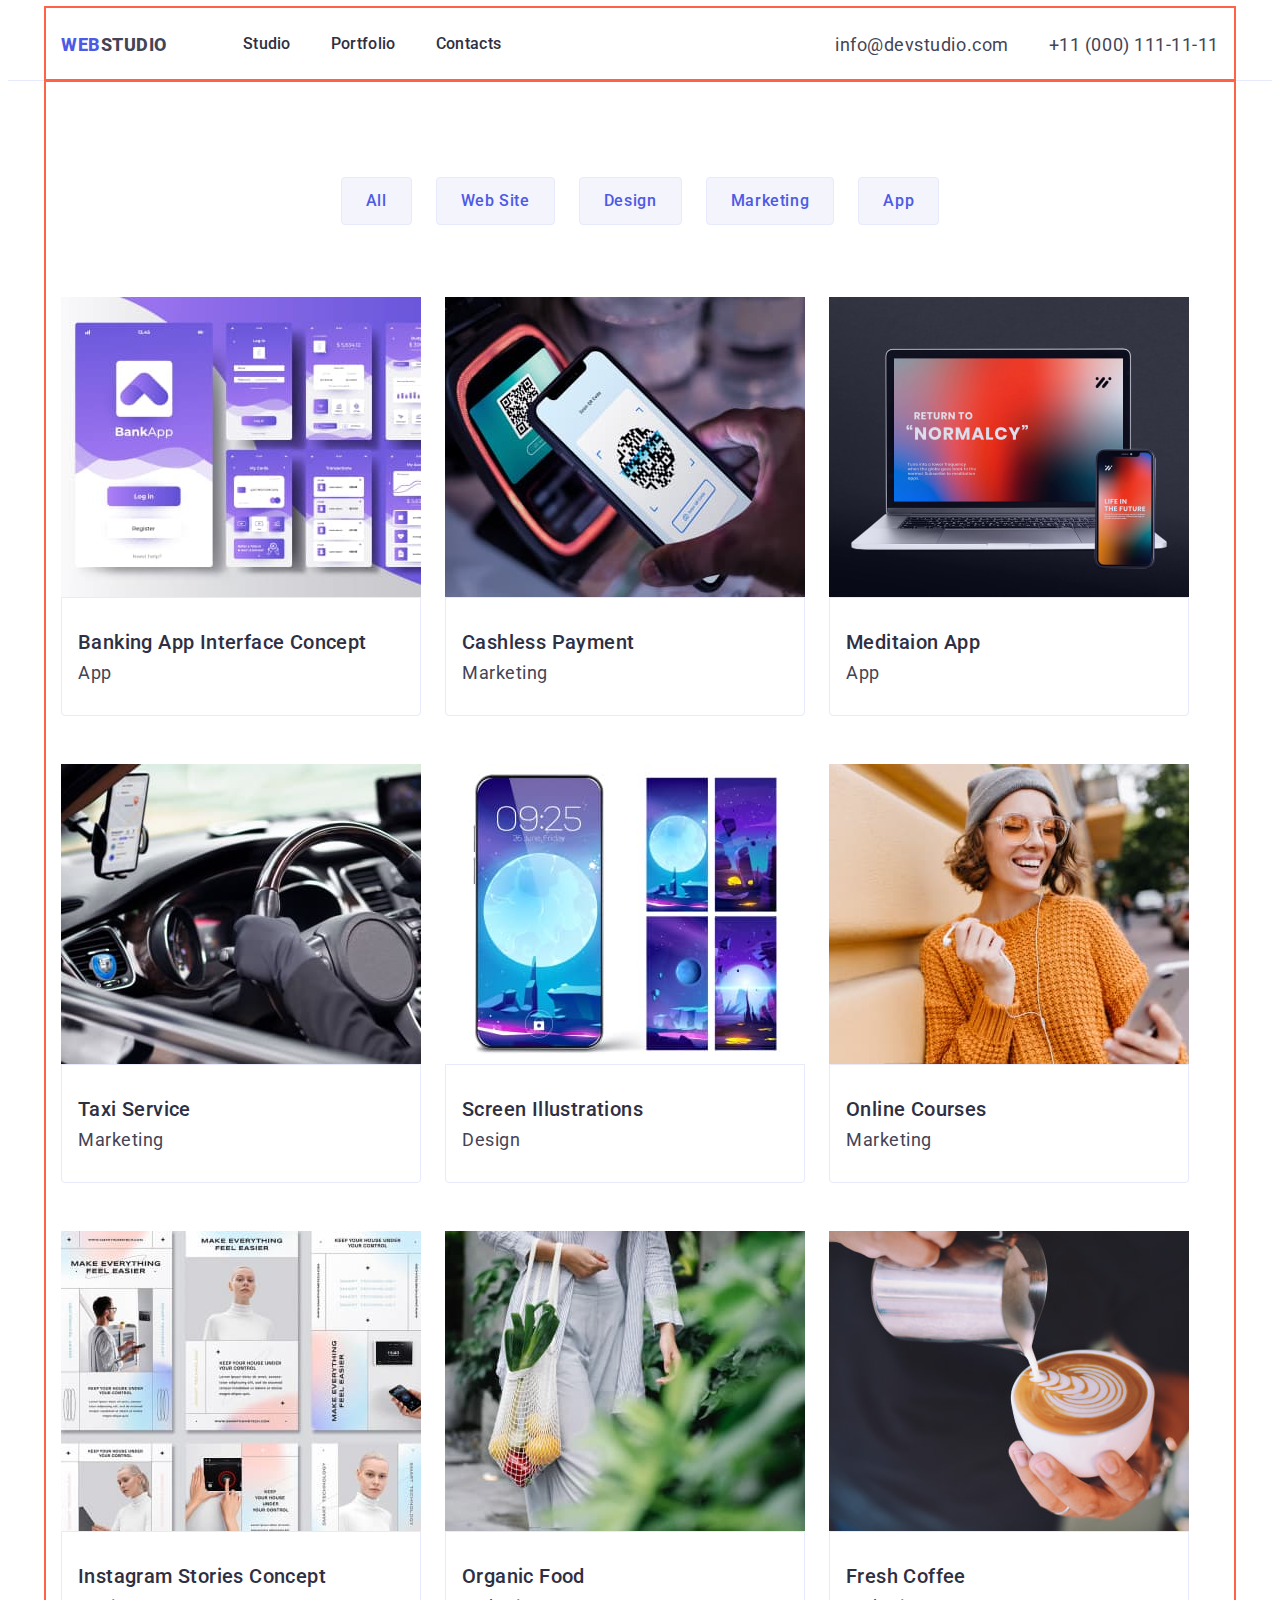
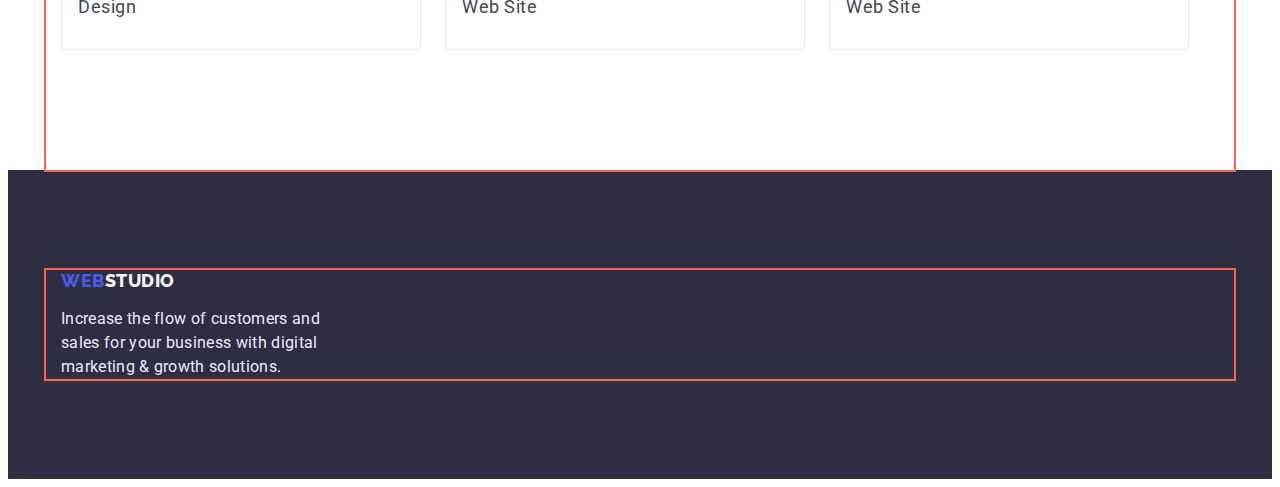
==== commit 10d4d3c4: "fix 1st time after S.Korobka" ====
--- a/portfolio.html
+++ b/portfolio.html
@@ -13,28 +13,30 @@
       </head>
       <body>
         <header class="header">
-          <nav class="container main-nav">
-            <a href="./index.html" class="link logo"><span class="web">WEB</span>STUDIO</a>
-            <ul class="list site-nav">
-              <li class="item"><a href="./index.html" class="link">Studio</a>
-              </li>
-              <li class="item"><a href="./portfolio.html" class="link">Portfolio</a>
-              </li>
-              <li class="item"><a href="" class="link">Contacts</a>
-              </li>
-            </ul>
-        <address class="address">
-          <ul class="contact-info list">
-            <li class="item"><a href="mailto:info@devstudio.com" class="link">info@devstudio.com</a></li>
-            <li class="item"><a href="tel:+110001111111" class="link">+11 (000) 111-11-11</a></li>
-          </ul>
-        </address>
-        </nav>
+          <div class="container main-nav">
+            <nav class="main-nav">
+                <a href="./index.html" class="link logo"><span class="web">WEB</span>STUDIO</a>
+                <ul class="list site-nav">
+                  <li class="item"><a href="./index.html" class="link">Studio</a>
+                  </li>
+                  <li class="item"><a href="./portfolio.html" class="link">Portfolio</a>
+                  </li>
+                  <li class="item"><a href="" class="link">Contacts</a>
+                  </li>
+                </ul>
+              </nav>
+           <address class="address">
+                <ul class="contact-info list">
+                  <li class="item"><a href="mailto:info@devstudio.com" class="link">info@devstudio.com</a></li>
+                  <li class="item"><a href="tel:+110001111111" class="link">+11 (000) 111-11-11</a></li>
+                </ul>
+            </address>
+    </div>
       </header>
     <main>
       <!-- Секція 1 -->
-      <section class="section-portfolio">
-            <div class="container container-button">
+      <section class="">
+        <div class="container section-portfolio">
               <h1 class="title-portfolio">Portfolio</h1>
         <ul class="list button-list">
           <li><button class="button secondary" type="button">All</button></li>
@@ -47,14 +49,16 @@
           </li>
           <li><button class="button secondary" type="button">App</button></li>
         </ul>
-      </div>
-      <div class="container">
+
         <ul class="list card-set">
           <li class="flex-element">
             <a href="#" class="link">
             <img class="list-image" src="./images/banking-app.jpg" alt="Banking App Interface Concept" width="360"/>
+            <div class="card-description">
             <h3 class="section-title">Banking App Interface Concept</h3>
             <p class="section-text-group">App</p>
+            </div>
+            
             </a>
           </li>
           <li class="flex-element">
@@ -63,8 +67,10 @@
               src="./images/cashless-payment.jpg"
               alt="Cashless Payment"
               width="360"/>
-            <h3 class="section-title">Cashless Payment</h3>
+              <div class="card-description">
+              <h3 class="section-title">Cashless Payment</h3>
             <p class="section-text-group">Marketing</p>
+              </div>
             </a>
           </li>
           <li class="flex-element">
@@ -74,15 +80,20 @@
               alt="Meditaion App"
               width="360"
             />
+            <div class="card-description">
             <h3 class="section-title">Meditaion App</h3>
             <p class="section-text-group">App</p>
+            </div>
+            
             </a>
           </li>
           <li class="flex-element">
             <a href="#" class="link">
             <img class="list-image" src="./images/taxi-service.jpg" alt="Taxi Service" width="360" />
+            <div class="card-description">
             <h3 class="section-title">Taxi Service</h3>
             <p class="section-text-group">Marketing</p>
+            </div>
             </a>
           </li>
           <li class="flex-element">
@@ -90,18 +101,23 @@
             <img class="list-image" src="./images/screen-illustrations.jpg"
               alt="Screen Illustrations"
               width="360"/>
+              <div class="card-description">
             <h3 class="section-title">Screen Illustrations</h3>
             <p class="section-text-group">Design</p>
             </a>
-          </li>
+              </div>
+            </li>
           <li class="flex-element">
             <a href="#" class="link">
             <img class="list-image"
               src="./images/online-courses.jpg"
               alt="Online Courses"
               width="360"/>
+              <div class="card-description">
             <h3 class="section-title">Online Courses</h3>
             <p class="section-text-group">Marketing</p>
+              </div>
+            
             </a>
           </li>
           <li class="flex-element">
@@ -109,29 +125,35 @@
             <img class="list-image"
               src="./images/instagram-stories-concept.jpg"
               alt="Instagram Stories Concept"
-              width="360"
-            />
+              width="360"/>
+              <div class="card-description">
             <h3 class="section-title">Instagram Stories Concept</h3>
             <p class="section-text-group">Design</p>
+              </div>
+            
             </a>
           </li>
-          
           <li class="flex-element">
             <a href="#" class="link">
             <img class="list-image" src="./images/organic-food.jpg" alt="Organic Food" width="360" />
+            <div class="card-description">
             <h3 class="section-title">Organic Food</h3>
             <p class="section-text-group">Web Site</p>
+            </div>
             </a>
           </li>
           <li class="flex-element">
             <a href="#" class="link">
             <img class="list-image" src="./images/fresh-coffee.jpg" alt="Fresh Coffee" width="360" />
+            <div class="card-description">
             <h3 class="section-title">Fresh Coffee</h3>
             <p class="section-text-group">Web Site</p>
+            </div>
+            
             </a>
           </li>
           </ul>  
-      </div>
+        </div>
       
       </section>
     </main>
--- a/css/styles.css
+++ b/css/styles.css
@@ -27,10 +27,11 @@
   }
 /* 1. header */
 .header{
-  
-   
-}
-
+  border-bottom: 1px solid #E7E9FC;
+   }
+h1, h2, h3, h4, h5, h6, p{
+  margin: 0;
+}
 .list {
   list-style: none;
   margin: 0;
@@ -39,14 +40,23 @@
 
 .container{
   width: 1158px;
-  padding-right: 12px;
-  padding-left: 12px;
+  padding-right: 15px;
+  padding-left: 15px;
   margin-left: auto;
   margin-right: auto;
 
-  /* outline: 2px solid tomato; */
+  outline: 2px solid tomato;
 }
 /* logo */
+
+.main-nav{
+  display: flex;
+  align-items: center;
+}
+.link.logo{
+padding-top: 24px;
+padding-bottom: 24px;
+}
 .logo{
 font-family: 'Raleway', sans-serif;
 font-weight: 800;
@@ -90,9 +100,12 @@
 .site-nav a:focus {
   color: var(--active);
 }
-
+address{
+  margin-left: auto;
+}
 .address {
 font-style: normal;
+font-weight: 400;
 font-size: 16px;
 line-height: 1.5;
 letter-spacing: 0.02em;
@@ -103,7 +116,10 @@
 }
 .contact-info{
   display: flex;
-  margin-left: 303px;
+}
+.contact-info a{
+  padding-top: 24px;
+  padding-bottom: 24px;
 }
 
 /* 2. main */
@@ -139,7 +155,7 @@
 cursor: pointer;
 border-radius: 4px;
 text-align: center;
-border: 1px solid transparent;
+border: 1px solid var(--footer-text-color);
 }
 
 .button.primary {
@@ -159,7 +175,6 @@
 border-color: var(--footer-text-color);
 background: var(--bcg-secbutton-color);
 min-height: 48px;
-display: inline-flex
 }
 .button.secondary:hover,
 .button.secondary:focus {
@@ -173,7 +188,7 @@
   padding-bottom: 120px;
 }
 .section-portfolio{
-  padding-top: 0px;
+  padding-top: 96px;
   padding-bottom: 120px; 
 }
 .container.container-button{
@@ -182,12 +197,12 @@
 }
 /* hero */
 .hero-title {
+width: 496px;
 color: var(--hero-text-color);
 font-size: 56px;
 letter-spacing: 0.02em;
 line-height: 1.07;
-margin-top: 0px;
-margin-bottom: 48px;
+margin: 0px auto 48px ;
 }
 .hero {
   text-align: center;
@@ -224,14 +239,21 @@
 margin-bottom: 8px;
 }
 .section-text{
-  margin-top: 0;
+width: 264px;
+margin-top: 0;
+font-style: normal;
+font-weight: 400;
+font-size: 16px;
+line-height: 1.5;
+letter-spacing: 0.02em;
+}
+.container.work-departments{
   margin-bottom: 120px;
 }
 .section-text-group{
-  margin-top: 0px;
-  margin-bottom: 32px;
-}
-
+
+  
+}
 .team {
   background-color: var(--bcg-secbutton-color);
   text-align:center;
@@ -239,23 +261,36 @@
   padding-bottom: 120px;
 }
 .list-image {
-  margin-bottom: 32px;
-}
-  
+  width: 360px;
+  display: block;
+}
+.team-member{
+background-color: #fff;
+
+}
+.team-description{
+  padding: 32px auto 32px 16px;
+  background: #FFFFFF;
+box-shadow: 0px 1px 6px rgba(46, 47, 66, 0.08), 0px 1px 1px rgba(46, 47, 66, 0.16), 0px 2px 1px rgba(46, 47, 66, 0.08);
+border-radius: 0px 0px 4px 4px;
+}
 .card-title{
   margin-top: 0px;
   margin-bottom: 8px;
 }
 .card-text{
   margin-top: 0px;
-  margin-bottom: 32px;
   color: var(--primary-text-color);
   font-size: 16px;
   line-height: 1.5;
   letter-spacing: 0.02em;
 }
-
-.footer {
+.card-description{
+  padding: 32px 16px;
+  border-radius: 0px 0px 4px 4px;
+  border: 1px solid #E7E9FC
+}
+.footer{
   background-color:var(--title-color);
   padding-top: 100px;
   padding-bottom: 100px;
@@ -265,16 +300,18 @@
 font-size: 16px;
 line-height: 1.5;
 letter-spacing: 0.02em;
+
 }
 .footer.studio {
   color: var(--bcg-secbutton-color);
 }
-
+.footer p{
+  width: 264px;
+  margin-top: 16px;
+}
 .list.card-set {
   display: flex;
   flex-wrap: wrap;
-  /* row-gap: 48px;
-  column-gap: 24px; */
   /* justify-content: space-between; */
 }
 .flex-element{
@@ -292,6 +329,7 @@
   display: flex;
   justify-content: center;
   column-gap: 24px;
+  margin-bottom: 72px;
 }
 .list.advantages,
 .list.work-departments,
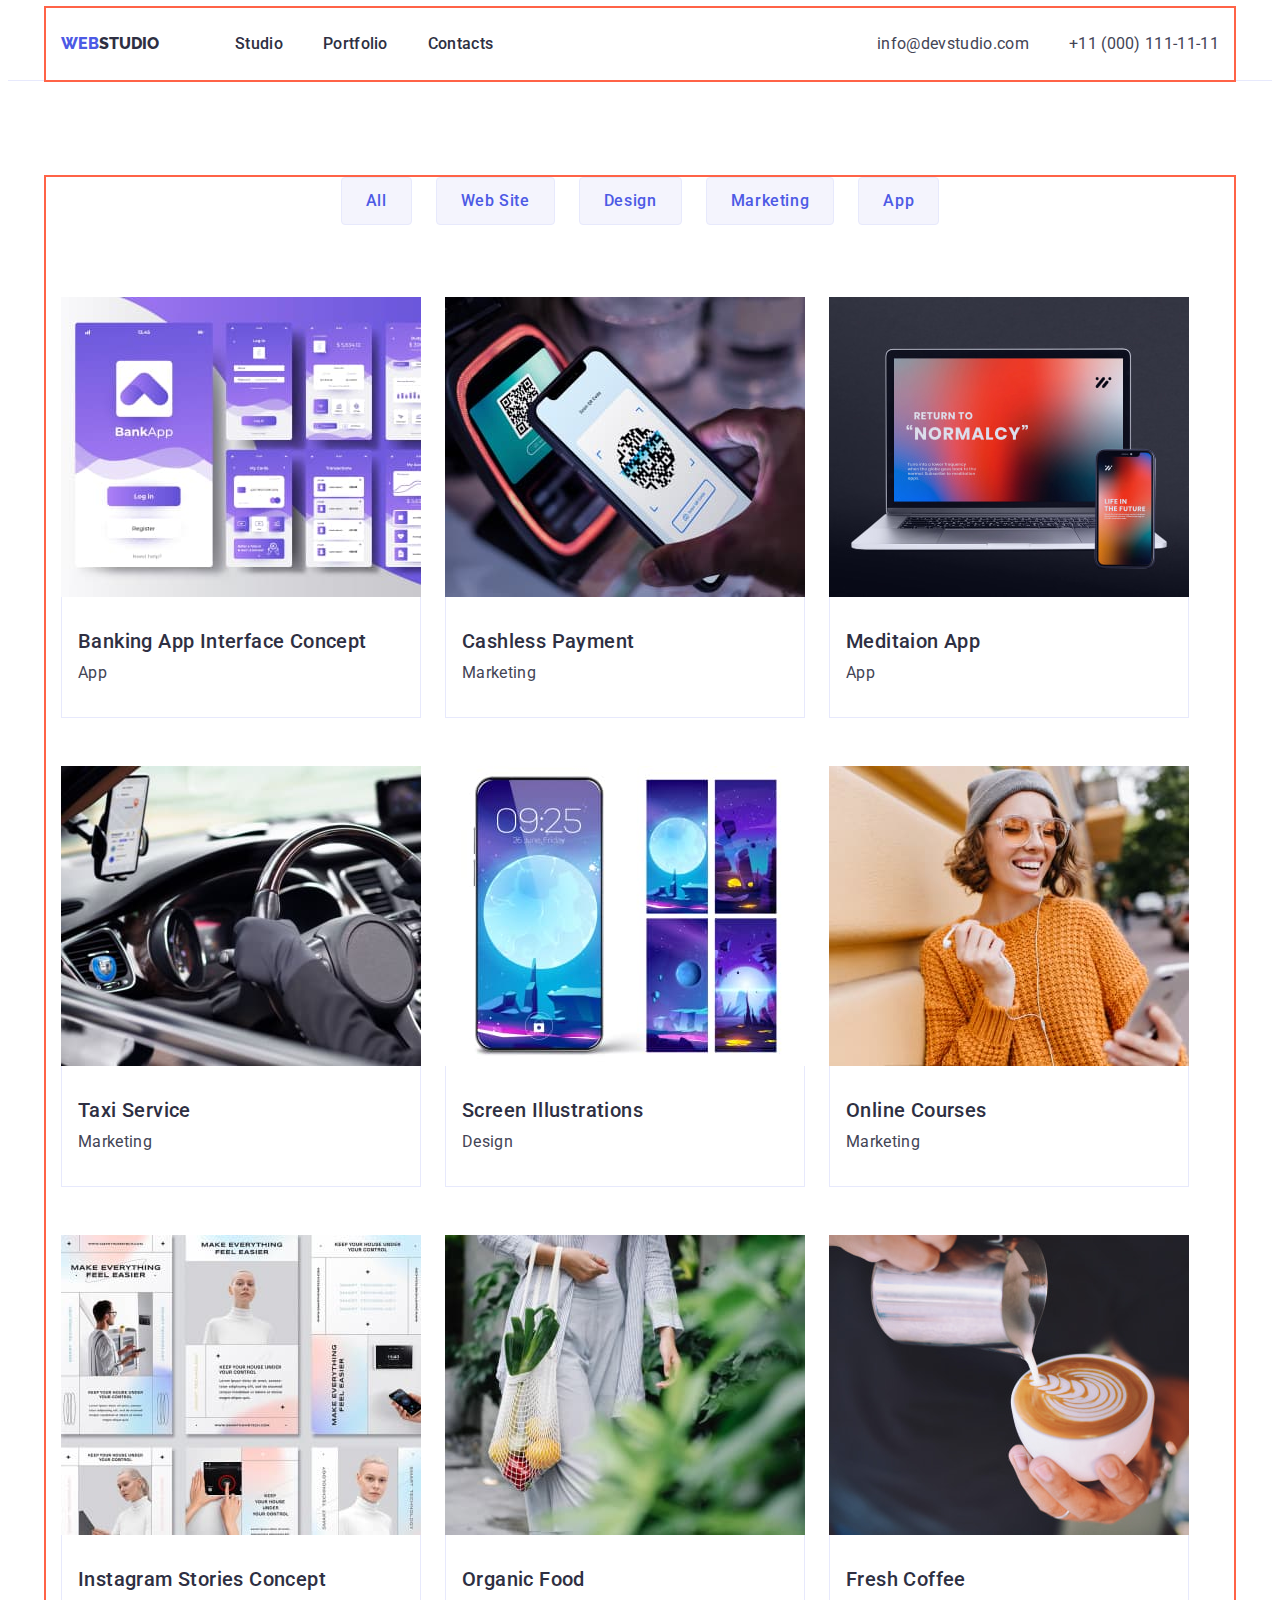
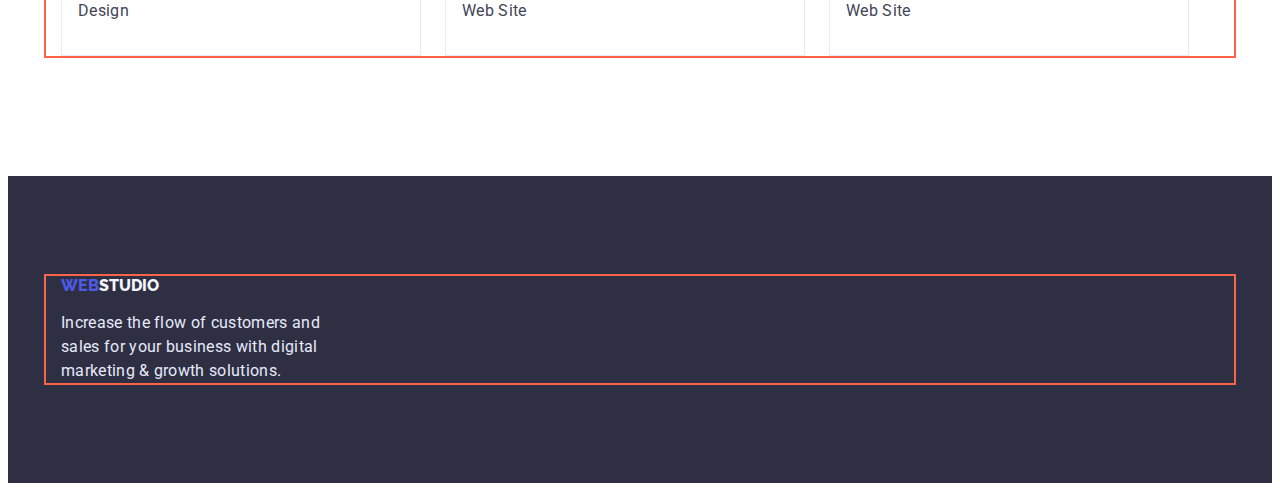
==== commit 7ce8877c: "HW-3 FINAL" ====
--- a/portfolio.html
+++ b/portfolio.html
@@ -35,8 +35,8 @@
       </header>
     <main>
       <!-- Секція 1 -->
-      <section class="">
-        <div class="container section-portfolio">
+      <section class="section-portfolio">
+        <div class="container">
               <h1 class="title-portfolio">Portfolio</h1>
         <ul class="list button-list">
           <li><button class="button secondary" type="button">All</button></li>
@@ -49,7 +49,6 @@
           </li>
           <li><button class="button secondary" type="button">App</button></li>
         </ul>
-
         <ul class="list card-set">
           <li class="flex-element">
             <a href="#" class="link">
@@ -58,7 +57,6 @@
             <h3 class="section-title">Banking App Interface Concept</h3>
             <p class="section-text-group">App</p>
             </div>
-            
             </a>
           </li>
           <li class="flex-element">
--- a/css/styles.css
+++ b/css/styles.css
@@ -56,6 +56,8 @@
 .link.logo{
 padding-top: 24px;
 padding-bottom: 24px;
+line-height: 1.3333;
+color: var(--title-color);
 }
 .logo{
 font-family: 'Raleway', sans-serif;
@@ -68,6 +70,9 @@
 .main-nav{
   display: flex;
   align-items: center;
+}
+.main-nav a{
+display: block;
 }
 /* site nav */
 
@@ -89,7 +94,6 @@
 display: block;
 padding-top: 24px;
 padding-bottom: 24px;
-
 color: var(--title-color);
 font-weight: 500;
 font-size: 16px;
@@ -120,22 +124,18 @@
 .contact-info a{
   padding-top: 24px;
   padding-bottom: 24px;
+  display: block;
 }
 
 /* 2. main */
 
 
 .link{
-font-family: 'Roboto', sans-serif;
-color:var(--title-color)
-line-height: 1.17;
-letter-spacing: 0.03em;
 text-decoration: none;
-font-size: 18px;
-}
-.link:active{
+}
+/* .link:active{
   color: var(--active)
-}
+} */
 .contact-info a {
   color: var(--primary-text-color);
 }
@@ -155,7 +155,6 @@
 cursor: pointer;
 border-radius: 4px;
 text-align: center;
-border: 1px solid var(--footer-text-color);
 }
 
 .button.primary {
@@ -163,6 +162,7 @@
 background-color: var(--logo-primbutton-color);
 padding: 16px 32px;
 min-width: 169px;
+border: none;
 }
 .button.primary:hover,
 .button.primary:focus {
@@ -172,9 +172,9 @@
 .button.secondary {
 color: var(--logo-primbutton-color);
 padding: 12px 24px;
-border-color: var(--footer-text-color);
 background: var(--bcg-secbutton-color);
 min-height: 48px;
+border: 1px solid var(--footer-text-color);
 }
 .button.secondary:hover,
 .button.secondary:focus {
@@ -228,6 +228,9 @@
 .title-portfolio{
 display: none;
 }
+.li-item{
+width: 264px;
+}
 .section-title {
 color: var(--title-color);
 font-weight: 500;
@@ -239,7 +242,6 @@
 margin-bottom: 8px;
 }
 .section-text{
-width: 264px;
 margin-top: 0;
 font-style: normal;
 font-weight: 400;
@@ -247,12 +249,14 @@
 line-height: 1.5;
 letter-spacing: 0.02em;
 }
+.section-text-group {
+font-size: 16px;
+line-height: 1.5;
+letter-spacing: 0.02em;
+color: var(--primary-text-color);
+}
 .container.work-departments{
   margin-bottom: 120px;
-}
-.section-text-group{
-
-  
 }
 .team {
   background-color: var(--bcg-secbutton-color);
@@ -269,7 +273,7 @@
 
 }
 .team-description{
-  padding: 32px auto 32px 16px;
+  padding: 32px 16px 32px 16px;
   background: #FFFFFF;
 box-shadow: 0px 1px 6px rgba(46, 47, 66, 0.08), 0px 1px 1px rgba(46, 47, 66, 0.16), 0px 2px 1px rgba(46, 47, 66, 0.08);
 border-radius: 0px 0px 4px 4px;
@@ -285,10 +289,10 @@
   line-height: 1.5;
   letter-spacing: 0.02em;
 }
-.card-description{
+.card-description {
   padding: 32px 16px;
-  border-radius: 0px 0px 4px 4px;
-  border: 1px solid #E7E9FC
+  border: 1px solid #E7E9FC;
+  border-top: none;
 }
 .footer{
   background-color:var(--title-color);
